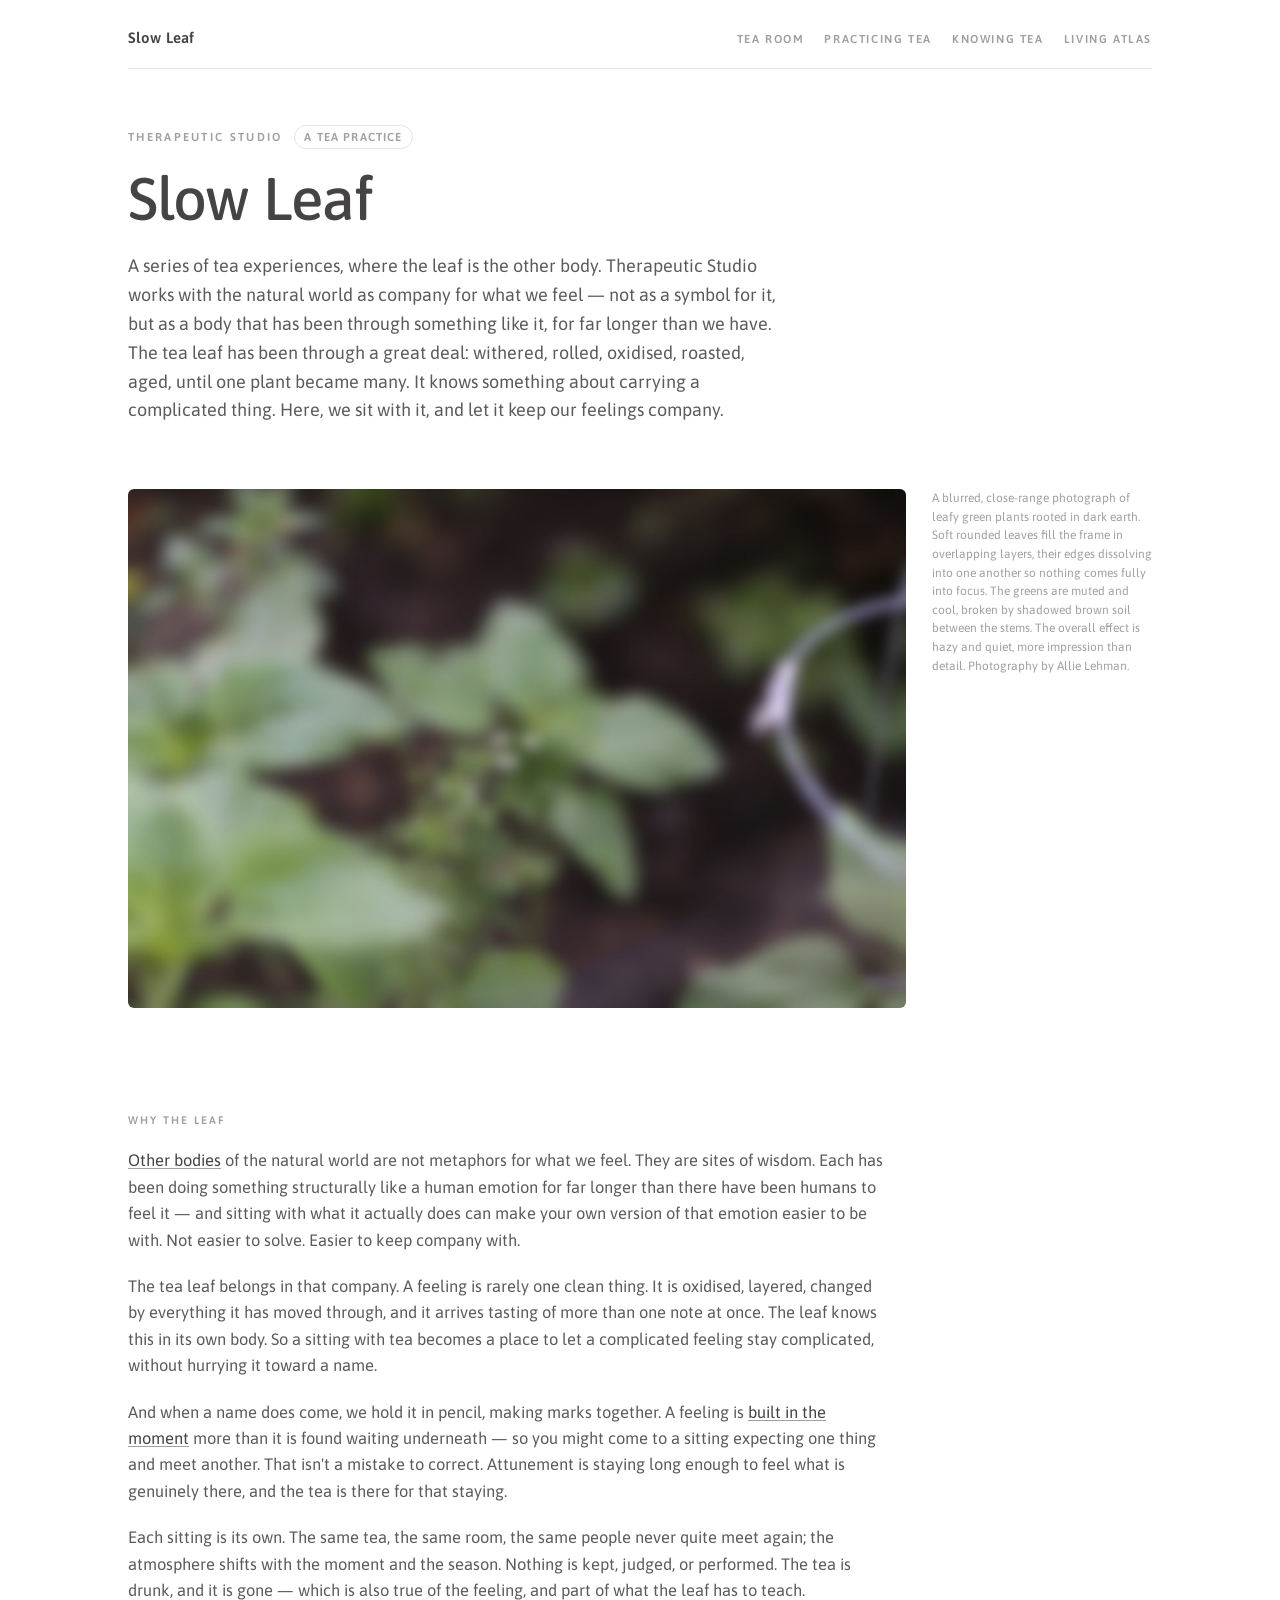
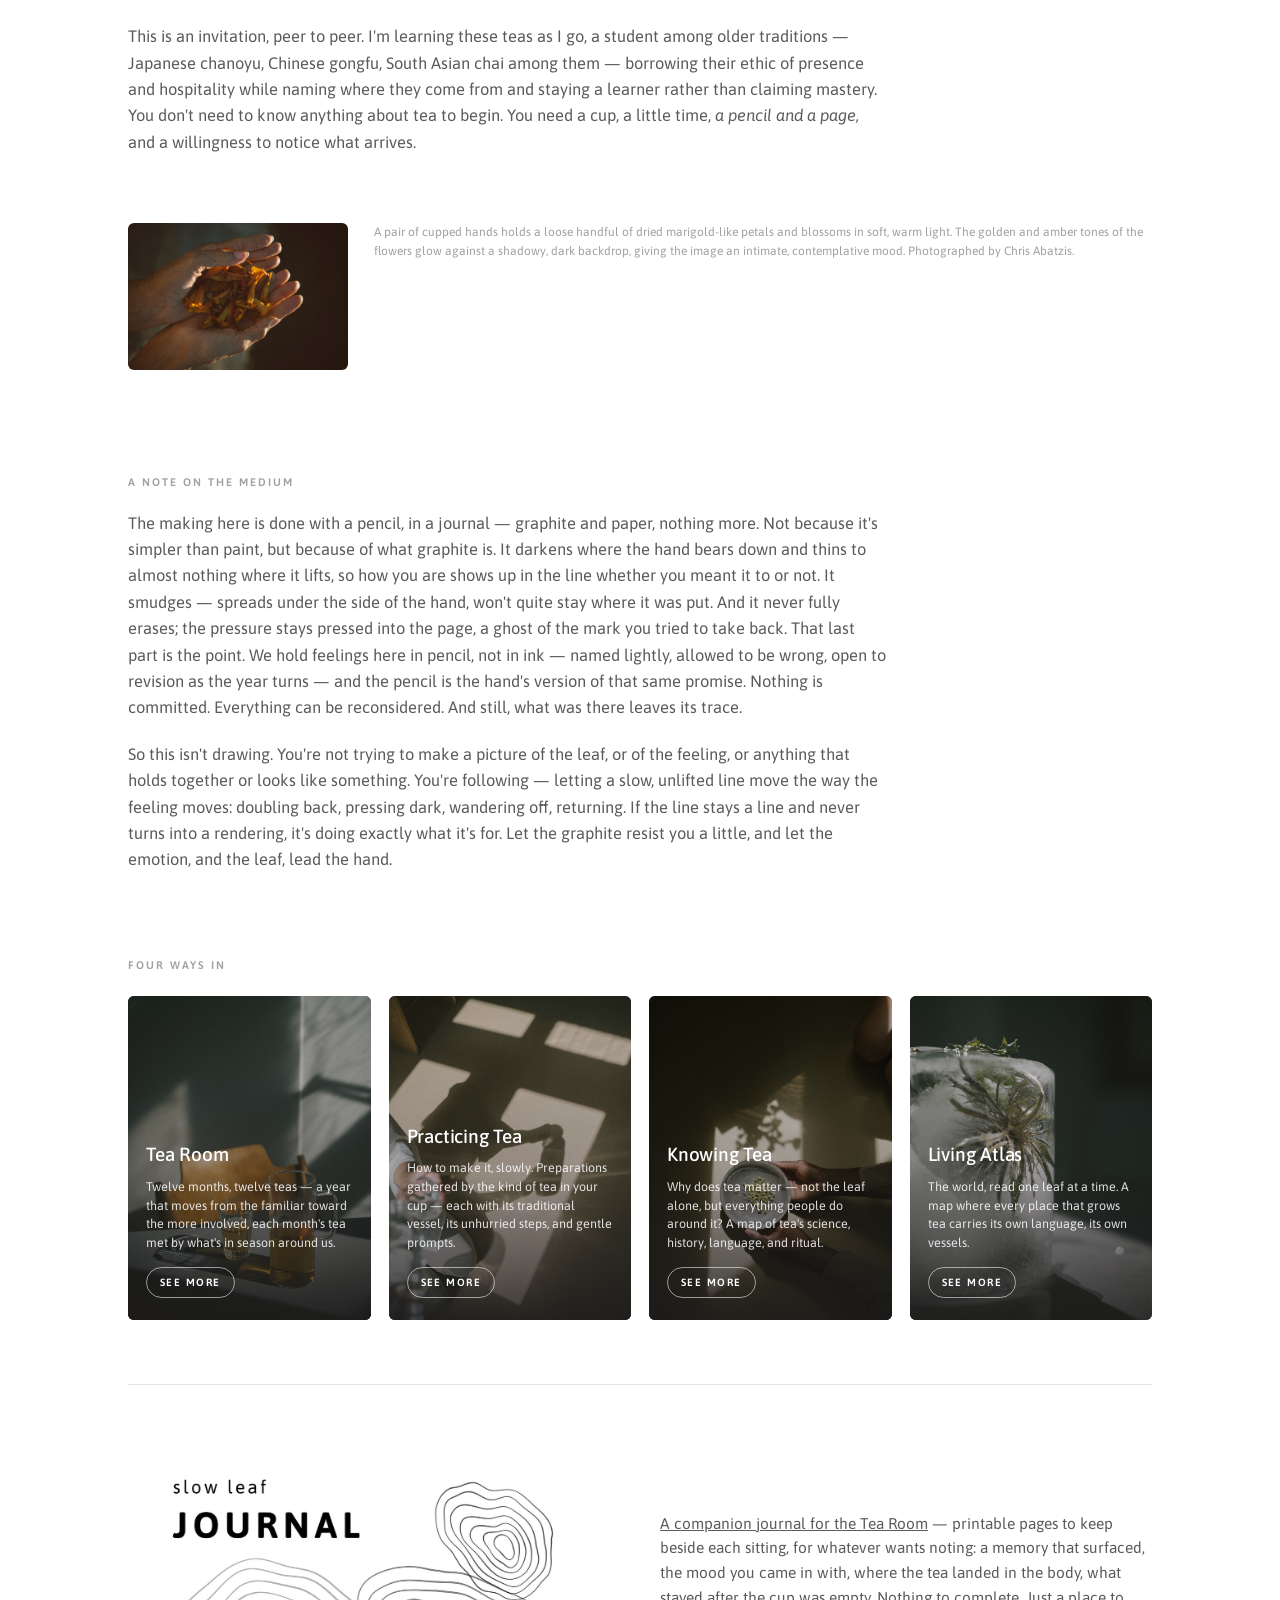
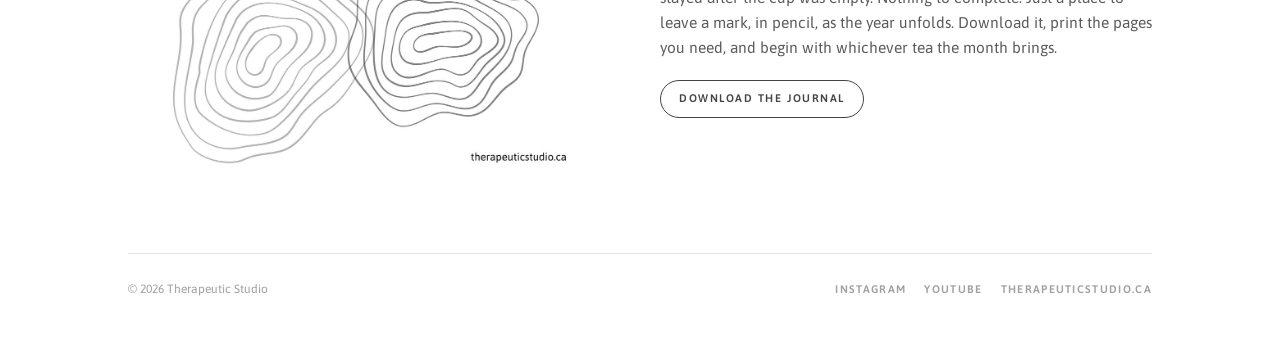
==== index.html @ 2935ba1a "Add files via upload" ====
<!DOCTYPE html>
<html lang="en">
<head>
<meta charset="utf-8" />
<meta name="viewport" content="width=device-width, initial-scale=1" />
<title>Slow Leaf · Therapeutic Studio</title>
<meta name="description" content="A series of tea experiences, where the leaf is the other body. Sitting with tea as a way to let a complicated feeling stay complicated, without hurrying it toward a name." />
<link rel="preconnect" href="https://fonts.googleapis.com" />
<link rel="preconnect" href="https://fonts.gstatic.com" crossorigin />
<link href="https://fonts.googleapis.com/css2?family=Asap:ital,wght@0,400;0,500;0,600;1,400&display=swap" rel="stylesheet" />
<style>
  :root{--paper:#ffffff;--ink:#5d5a5b;--ink-strong:#454344;--stone:#a29f9f;
    --hair:#e6e4e2;--hair-soft:#efedeb;--panel:#faf9f8;--maxw:1080px;--ease:cubic-bezier(.22,.61,.36,1);}
  *{box-sizing:border-box;} html,body{margin:0;padding:0;}
  body{font-family:"Asap",system-ui,-apple-system,"Segoe UI",sans-serif;color:var(--ink);
    background:var(--paper);-webkit-font-smoothing:antialiased;line-height:1.6;}
  .wrap{max-width:var(--maxw);margin:0 auto;padding:0 28px;}
  a{color:inherit;}

  /* ── TOP NAV (matches sub-pages) ── */
  .topbar{display:flex;align-items:baseline;justify-content:space-between;gap:16px 28px;flex-wrap:wrap;
    padding:26px 0 18px;border-bottom:1px solid var(--hair);}
  .mark{font-weight:600;font-size:15px;letter-spacing:.02em;color:var(--ink-strong);text-decoration:none;}
  .navlinks{display:flex;flex-wrap:wrap;gap:20px;}
  .navlinks a{font-size:11.5px;letter-spacing:.14em;text-transform:uppercase;color:var(--stone);
    font-weight:600;text-decoration:none;transition:color .2s var(--ease);}
  .navlinks a:hover{color:var(--ink);}
  .navlinks a[aria-current="page"]{color:var(--ink-strong);}

  /* ── HERO ── */
  .hero{padding:56px 0 24px;max-width:760px;}
  .eyebrow{display:flex;align-items:center;gap:12px;font-size:11.5px;letter-spacing:.2em;
    text-transform:uppercase;color:var(--stone);font-weight:600;margin:0 0 18px;}
  .status{border:1px solid var(--hair);border-radius:100px;padding:2px 9px;letter-spacing:.1em;}
  h1{font-weight:500;font-size:clamp(34px,5.2vw,60px);line-height:1.05;letter-spacing:-.015em;
    color:var(--ink-strong);margin:0 0 22px;}
  h1 em{font-style:italic;font-weight:400;color:var(--ink);}
  .lede{font-size:18px;max-width:660px;margin:0;color:var(--ink);}

  /* ── FIGURES ── */
  figure{margin:40px 0;}
  .fig-full img{display:block;width:100%;height:auto;border-radius:6px;}
  figure.fig-full{display:grid;grid-template-columns:1fr;gap:14px;}
  .fig-side{display:grid;grid-template-columns:1fr 220px;gap:26px;align-items:start;}
  .fig-side.left{grid-template-columns:220px 1fr;}
  .fig-side img{display:block;width:100%;height:auto;border-radius:6px;}
  figcaption{font-size:12px;line-height:1.55;color:var(--stone);}
  /* image placeholder for photos whose source URL you still need to add */
  .ph{display:flex;align-items:center;justify-content:center;text-align:center;
    background:var(--panel);border:1px dashed var(--hair);border-radius:6px;
    color:var(--stone);font-size:12px;letter-spacing:.04em;padding:48px 24px;min-height:260px;}

  /* ── ESSAY ── */
  .essay{max-width:760px;padding:20px 0 8px;}
  .essay h2{font-size:11px;letter-spacing:.18em;text-transform:uppercase;color:var(--stone);
    font-weight:600;margin:44px 0 18px;}
  .essay p{font-size:16.5px;margin:0 0 20px;color:var(--ink);}
  .essay a.inline{color:var(--ink-strong);text-decoration:underline;text-decoration-color:var(--stone);
    text-underline-offset:2px;transition:text-decoration-color .2s var(--ease);}
  .essay a.inline:hover{text-decoration-color:var(--ink);}
  .essay em{font-style:italic;}

  /* ── CARDS ── */
  .cards-section{margin:56px 0 20px;}
  .cards-head{font-size:11px;letter-spacing:.18em;text-transform:uppercase;color:var(--stone);
    font-weight:600;margin:0 0 22px;}
  .cards{display:grid;grid-template-columns:repeat(4,1fr);gap:18px;}
  .card{position:relative;display:flex;flex-direction:column;justify-content:flex-end;
    aspect-ratio:3/4;border-radius:6px;overflow:hidden;text-decoration:none;color:#fff;
    background:var(--ink-strong);}
  .card img{position:absolute;inset:0;width:100%;height:100%;object-fit:cover;
    transition:transform .5s var(--ease);}
  .card::after{content:"";position:absolute;inset:0;
    background:linear-gradient(to top,rgba(30,28,28,.82) 0%,rgba(30,28,28,.34) 46%,rgba(30,28,28,.12) 100%);}
  .card:hover img{transform:scale(1.04);}
  .card .c-inner{position:relative;z-index:1;padding:20px 18px 22px;}
  .card h3{font-size:19px;font-weight:500;letter-spacing:-.01em;margin:0 0 8px;}
  .card p{font-size:12.5px;line-height:1.5;margin:0 0 14px;color:rgba(255,255,255,.86);}
  .card .more{font-size:10.5px;letter-spacing:.14em;text-transform:uppercase;font-weight:600;
    color:#fff;border:1px solid rgba(255,255,255,.55);border-radius:100px;padding:6px 13px;
    display:inline-block;transition:all .2s var(--ease);}
  .card:hover .more{background:#fff;color:var(--ink-strong);border-color:#fff;}

  /* ── JOURNAL ── */
  .journal{margin:64px 0 40px;padding:40px 0 8px;border-top:1px solid var(--hair);
    display:grid;grid-template-columns:1fr 1fr;gap:40px;align-items:center;}
  .journal .jtitle{font-weight:400;font-size:18px;letter-spacing:.36em;text-transform:lowercase;
    color:var(--stone);margin:0;}
  .journal .jbig{font-weight:600;font-size:clamp(40px,6vw,68px);letter-spacing:.02em;
    color:var(--ink-strong);margin:2px 0 0;line-height:1;}
  .journal p{font-size:15.5px;color:var(--ink);margin:0 0 20px;}
  .journal .jcap{font-size:12px;color:var(--stone);margin:16px 0 0;}
  .dl{font-size:11px;letter-spacing:.14em;text-transform:uppercase;font-weight:600;
    color:var(--ink-strong);border:1px solid var(--ink-strong);border-radius:100px;
    padding:9px 18px;text-decoration:none;display:inline-block;transition:all .2s var(--ease);}
  .dl:hover{background:var(--ink-strong);color:#fff;}

  /* ── FOOTER ── */
  footer{border-top:1px solid var(--hair);margin-top:24px;padding:26px 0 44px;
    display:flex;justify-content:space-between;align-items:center;flex-wrap:wrap;gap:12px;}
  footer .fnav{display:flex;gap:18px;flex-wrap:wrap;}
  footer a{font-size:11px;letter-spacing:.12em;text-transform:uppercase;color:var(--stone);
    text-decoration:none;font-weight:600;transition:color .2s var(--ease);}
  footer a:hover{color:var(--ink);}
  footer .copy{font-size:12px;color:var(--stone);}

  @media(max-width:720px){
    .fig-side,.fig-side.left{grid-template-columns:1fr;}
    .cards{grid-template-columns:1fr 1fr;}
    .journal{grid-template-columns:1fr;gap:24px;}
  }
  @media(max-width:460px){ .cards{grid-template-columns:1fr;} }
</style>
</head>
<body>
  <div class="wrap">

    <!-- NAV -->
    <nav class="topbar" aria-label="Slow Leaf">
      <a class="mark" href="index.html" aria-current="page">Slow&nbsp;Leaf</a>
      <div class="navlinks">
        <a href="tea-room.html">Tea Room</a>
        <a href="practicing-tea.html">Practicing Tea</a>
        <a href="knowing-tea.html">Knowing Tea</a>
        <a href="living-atlas.html">Living Atlas</a>
      </div>
    </nav>

    <!-- HERO -->
    <header class="hero">
      <p class="eyebrow"><span>Therapeutic Studio</span><span class="status">A tea practice</span></p>
      <h1>Slow Leaf</h1>
      <p class="lede">A series of tea experiences, where the leaf is the other body. Therapeutic Studio works with the natural world as company for what we feel — not as a symbol for it, but as a body that has been through something like it, for far longer than we have. The tea leaf has been through a great deal: withered, rolled, oxidised, roasted, aged, until one plant became many. It knows something about carrying a complicated thing. Here, we sit with it, and let it keep our feelings company.</p>
    </header>

    <!-- HERO IMAGE -->
    <figure class="fig-side">
      <img src="images/hero-leaf.jpg"
           alt="A blurred, close-range photograph of leafy green plants rooted in dark earth." />
      <figcaption>A blurred, close-range photograph of leafy green plants rooted in dark earth. Soft rounded leaves fill the frame in overlapping layers, their edges dissolving into one another so nothing comes fully into focus. The greens are muted and cool, broken by shadowed brown soil between the stems. The overall effect is hazy and quiet, more impression than detail. Photography by Allie Lehman.</figcaption>
    </figure>

    <!-- ESSAY: WHY THE LEAF -->
    <section class="essay">
      <h2>Why the leaf</h2>
      <p><a class="inline" href="https://www.therapeuticstudio.ca/other-bodies">Other bodies</a> of the natural world are not metaphors for what we feel. They are sites of wisdom. Each has been doing something structurally like a human emotion for far longer than there have been humans to feel it — and sitting with what it actually does can make your own version of that emotion easier to be with. Not easier to solve. Easier to keep company with.</p>
      <p>The tea leaf belongs in that company. A feeling is rarely one clean thing. It is oxidised, layered, changed by everything it has moved through, and it arrives tasting of more than one note at once. The leaf knows this in its own body. So a sitting with tea becomes a place to let a complicated feeling stay complicated, without hurrying it toward a name.</p>
      <p>And when a name does come, we hold it in pencil, making marks together. A feeling is <a class="inline" href="https://therapeuticstudio.substack.com/p/between-shells" target="_blank" rel="noopener">built in the moment</a> more than it is found waiting underneath — so you might come to a sitting expecting one thing and meet another. That isn't a mistake to correct. Attunement is staying long enough to feel what is genuinely there, and the tea is there for that staying.</p>
      <p>Each sitting is its own. The same tea, the same room, the same people never quite meet again; the atmosphere shifts with the moment and the season. Nothing is kept, judged, or performed. The tea is drunk, and it is gone — which is also true of the feeling, and part of what the leaf has to teach.</p>
      <p>This is an invitation, peer to peer. I'm learning these teas as I go, a student among older traditions — Japanese chanoyu, Chinese gongfu, South Asian chai among them — borrowing their ethic of presence and hospitality while naming where they come from and staying a learner rather than claiming mastery. You don't need to know anything about tea to begin. You need a cup, a little time, <em>a pencil and a page,</em> and a willingness to notice what arrives.</p>
    </section>

    <!-- IMAGE: cupped hands / marigold petals — URL not available, add it below -->
    <figure class="fig-side left">
      <img src="images/note-hands.jpg" alt="A pair of cupped hands holds a loose handful of dried marigold-like petals and blossoms in soft, warm light." />
      <figcaption>A pair of cupped hands holds a loose handful of dried marigold-like petals and blossoms in soft, warm light. The golden and amber tones of the flowers glow against a shadowy, dark backdrop, giving the image an intimate, contemplative mood. Photographed by Chris Abatzis.</figcaption>
    </figure>

    <!-- ESSAY: A NOTE ON THE MEDIUM -->
    <section class="essay">
      <h2>A note on the medium</h2>
      <p>The making here is done with a pencil, in a journal — graphite and paper, nothing more. Not because it's simpler than paint, but because of what graphite is. It darkens where the hand bears down and thins to almost nothing where it lifts, so how you are shows up in the line whether you meant it to or not. It smudges — spreads under the side of the hand, won't quite stay where it was put. And it never fully erases; the pressure stays pressed into the page, a ghost of the mark you tried to take back. That last part is the point. We hold feelings here in pencil, not in ink — named lightly, allowed to be wrong, open to revision as the year turns — and the pencil is the hand's version of that same promise. Nothing is committed. Everything can be reconsidered. And still, what was there leaves its trace.</p>
      <p>So this isn't drawing. You're not trying to make a picture of the leaf, or of the feeling, or anything that holds together or looks like something. You're following — letting a slow, unlifted line move the way the feeling moves: doubling back, pressing dark, wandering off, returning. If the line stays a line and never turns into a rendering, it's doing exactly what it's for. Let the graphite resist you a little, and let the emotion, and the leaf, lead the hand.</p>
    </section>

    <!-- CARDS -->
    <section class="cards-section">
      <p class="cards-head">Four ways in</p>
      <div class="cards">

        <a class="card" href="tea-room.html">
          <img src="images/tea-room.jpg" alt="" />
          <div class="c-inner">
            <h3>Tea Room</h3>
            <p>Twelve months, twelve teas — a year that moves from the familiar toward the more involved, each month's tea met by what's in season around us.</p>
            <span class="more">See more</span>
          </div>
        </a>

        <a class="card" href="practicing-tea.html">
          <img src="images/practicing-tea.jpg" alt="" />
          <div class="c-inner">
            <h3>Practicing Tea</h3>
            <p>How to make it, slowly. Preparations gathered by the kind of tea in your cup — each with its traditional vessel, its unhurried steps, and gentle prompts.</p>
            <span class="more">See more</span>
          </div>
        </a>

        <a class="card" href="knowing-tea.html">
          <img src="images/knowing-tea.jpg" alt="" />
          <div class="c-inner">
            <h3>Knowing Tea</h3>
            <p>Why does tea matter — not the leaf alone, but everything people do around it? A map of tea's science, history, language, and ritual.</p>
            <span class="more">See more</span>
          </div>
        </a>

        <a class="card" href="living-atlas.html">
          <img src="images/living-atlas.jpg" alt="" />
          <div class="c-inner">
            <h3>Living Atlas</h3>
            <p>The world, read one leaf at a time. A map where every place that grows tea carries its own language, its own vessels.</p>
            <span class="more">See more</span>
          </div>
        </a>

      </div>
    </section>

    <!-- JOURNAL -->
    <section class="journal">
      <div>
        <img src="images/journal-cover.jpg" alt="Cover of the Slow Leaf Journal, with concentric tree-ring-like line drawings in soft grey." style="display:block;width:100%;height:auto;border-radius:6px;" />
      </div>
      <div>
        <p><a class="inline" href="files/slow-leaf-journal.pdf" download>A companion journal for the Tea Room</a> — printable pages to keep beside each sitting, for whatever wants noting: a memory that surfaced, the mood you came in with, where the tea landed in the body, what stayed after the cup was empty. Nothing to complete. Just a place to leave a mark, in pencil, as the year unfolds. Download it, print the pages you need, and begin with whichever tea the month brings.</p>
        <a class="dl" href="files/slow-leaf-journal.pdf" download>Download the journal</a>
      </div>
    </section>

    <!-- FOOTER -->
    <footer>
      <span class="copy">© 2026 Therapeutic Studio</span>
      <div class="fnav">
        <a href="https://www.instagram.com/therapeuticstudio.ca/" target="_blank" rel="noopener">Instagram</a>
        <a href="https://www.youtube.com/@therapeuticstudiodotca" target="_blank" rel="noopener">YouTube</a>
        <a href="https://www.therapeuticstudio.ca/" target="_blank" rel="noopener">therapeuticstudio.ca</a>
      </div>
    </footer>

  </div>
</body>
</html>
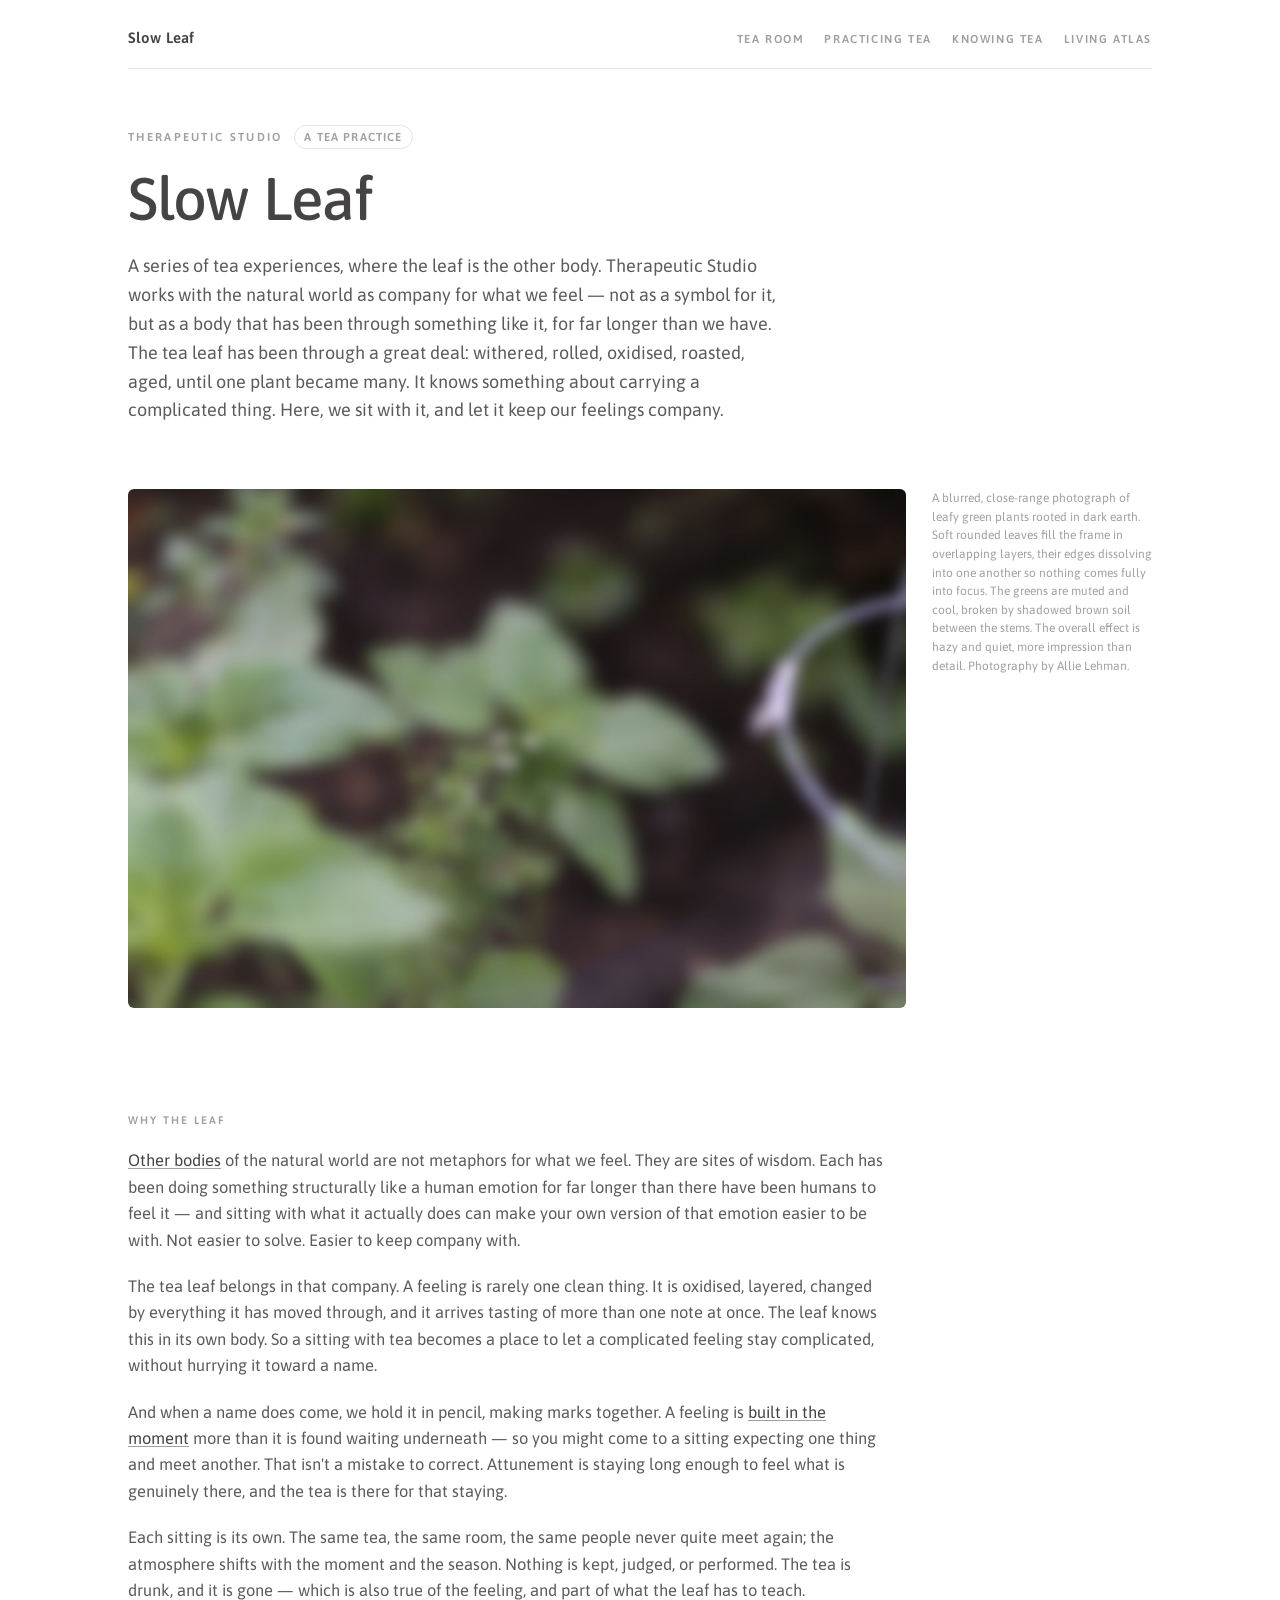
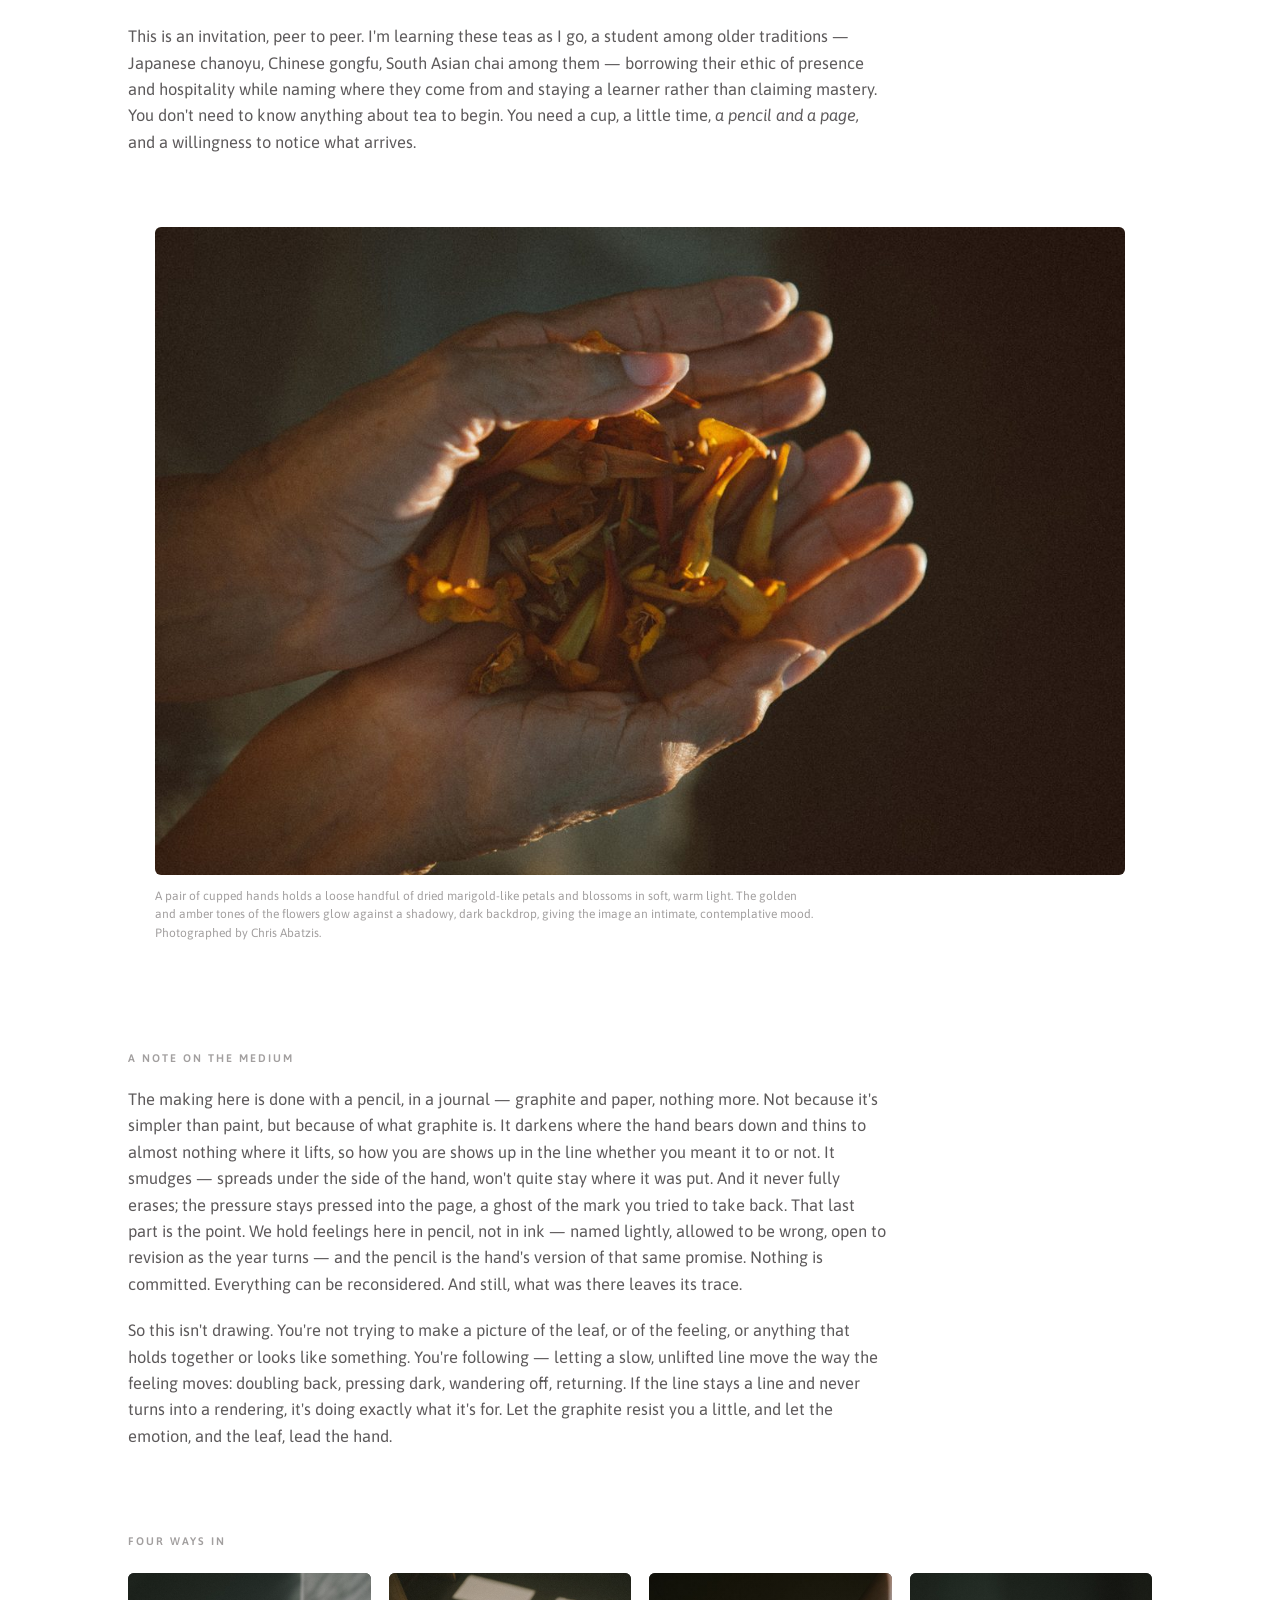
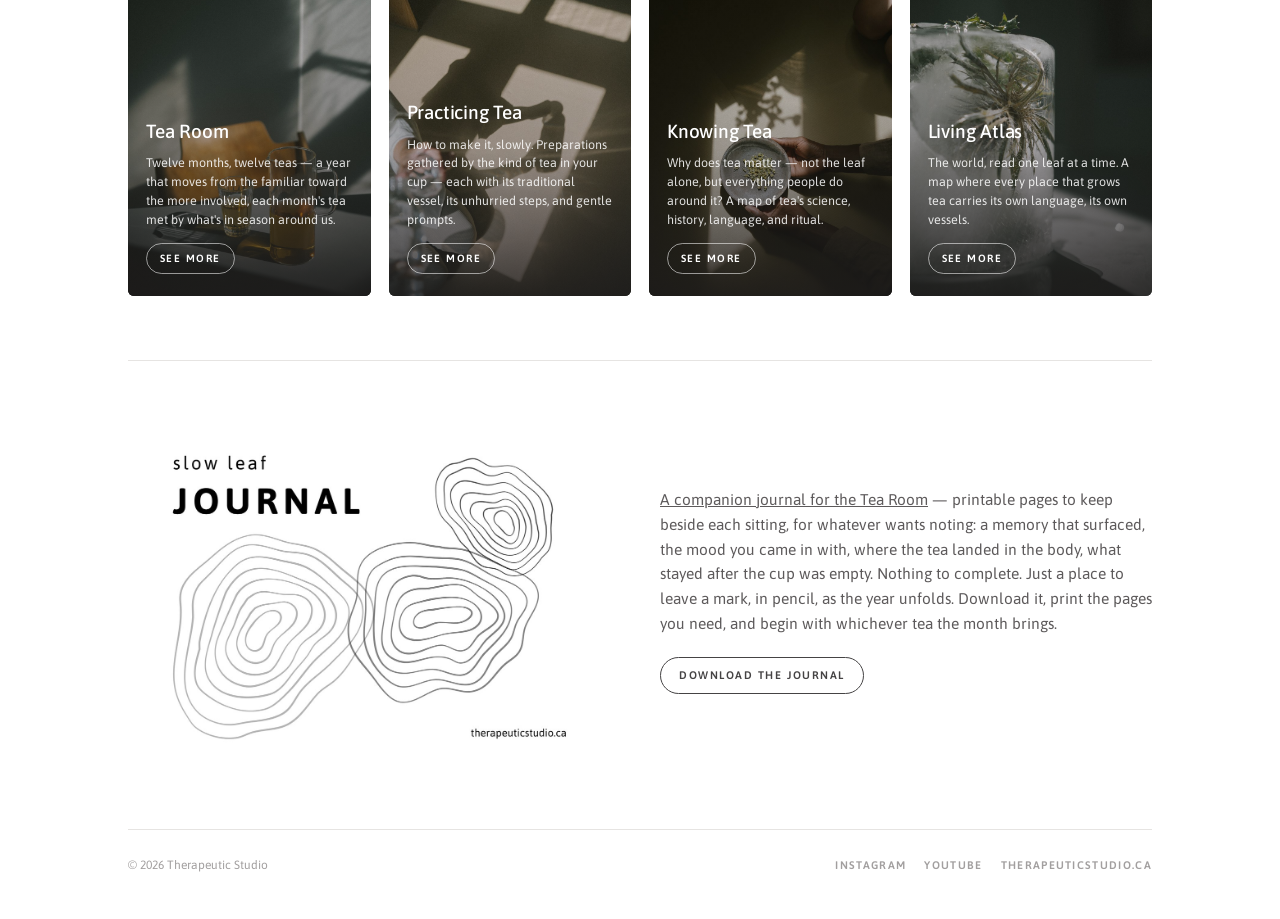
==== commit adc9ffd2: "Add files via upload" ====
--- a/index.html
+++ b/index.html
@@ -45,6 +45,10 @@
   .fig-side.left{grid-template-columns:220px 1fr;}
   .fig-side img{display:block;width:100%;height:auto;border-radius:6px;}
   figcaption{font-size:12px;line-height:1.55;color:var(--stone);}
+  /* enlarged single photo with caption beneath (≈25% larger than the side-by-side figures) */
+  .fig-stack{display:block;margin:44px auto;max-width:970px;}
+  .fig-stack img{display:block;width:100%;height:auto;border-radius:6px;}
+  .fig-stack figcaption{margin-top:12px;max-width:660px;}
   /* image placeholder for photos whose source URL you still need to add */
   .ph{display:flex;align-items:center;justify-content:center;text-align:center;
     background:var(--panel);border:1px dashed var(--hair);border-radius:6px;
@@ -151,7 +155,7 @@
     </section>
 
     <!-- IMAGE: cupped hands / marigold petals — URL not available, add it below -->
-    <figure class="fig-side left">
+    <figure class="fig-stack">
       <img src="images/note-hands.jpg" alt="A pair of cupped hands holds a loose handful of dried marigold-like petals and blossoms in soft, warm light." />
       <figcaption>A pair of cupped hands holds a loose handful of dried marigold-like petals and blossoms in soft, warm light. The golden and amber tones of the flowers glow against a shadowy, dark backdrop, giving the image an intimate, contemplative mood. Photographed by Chris Abatzis.</figcaption>
     </figure>
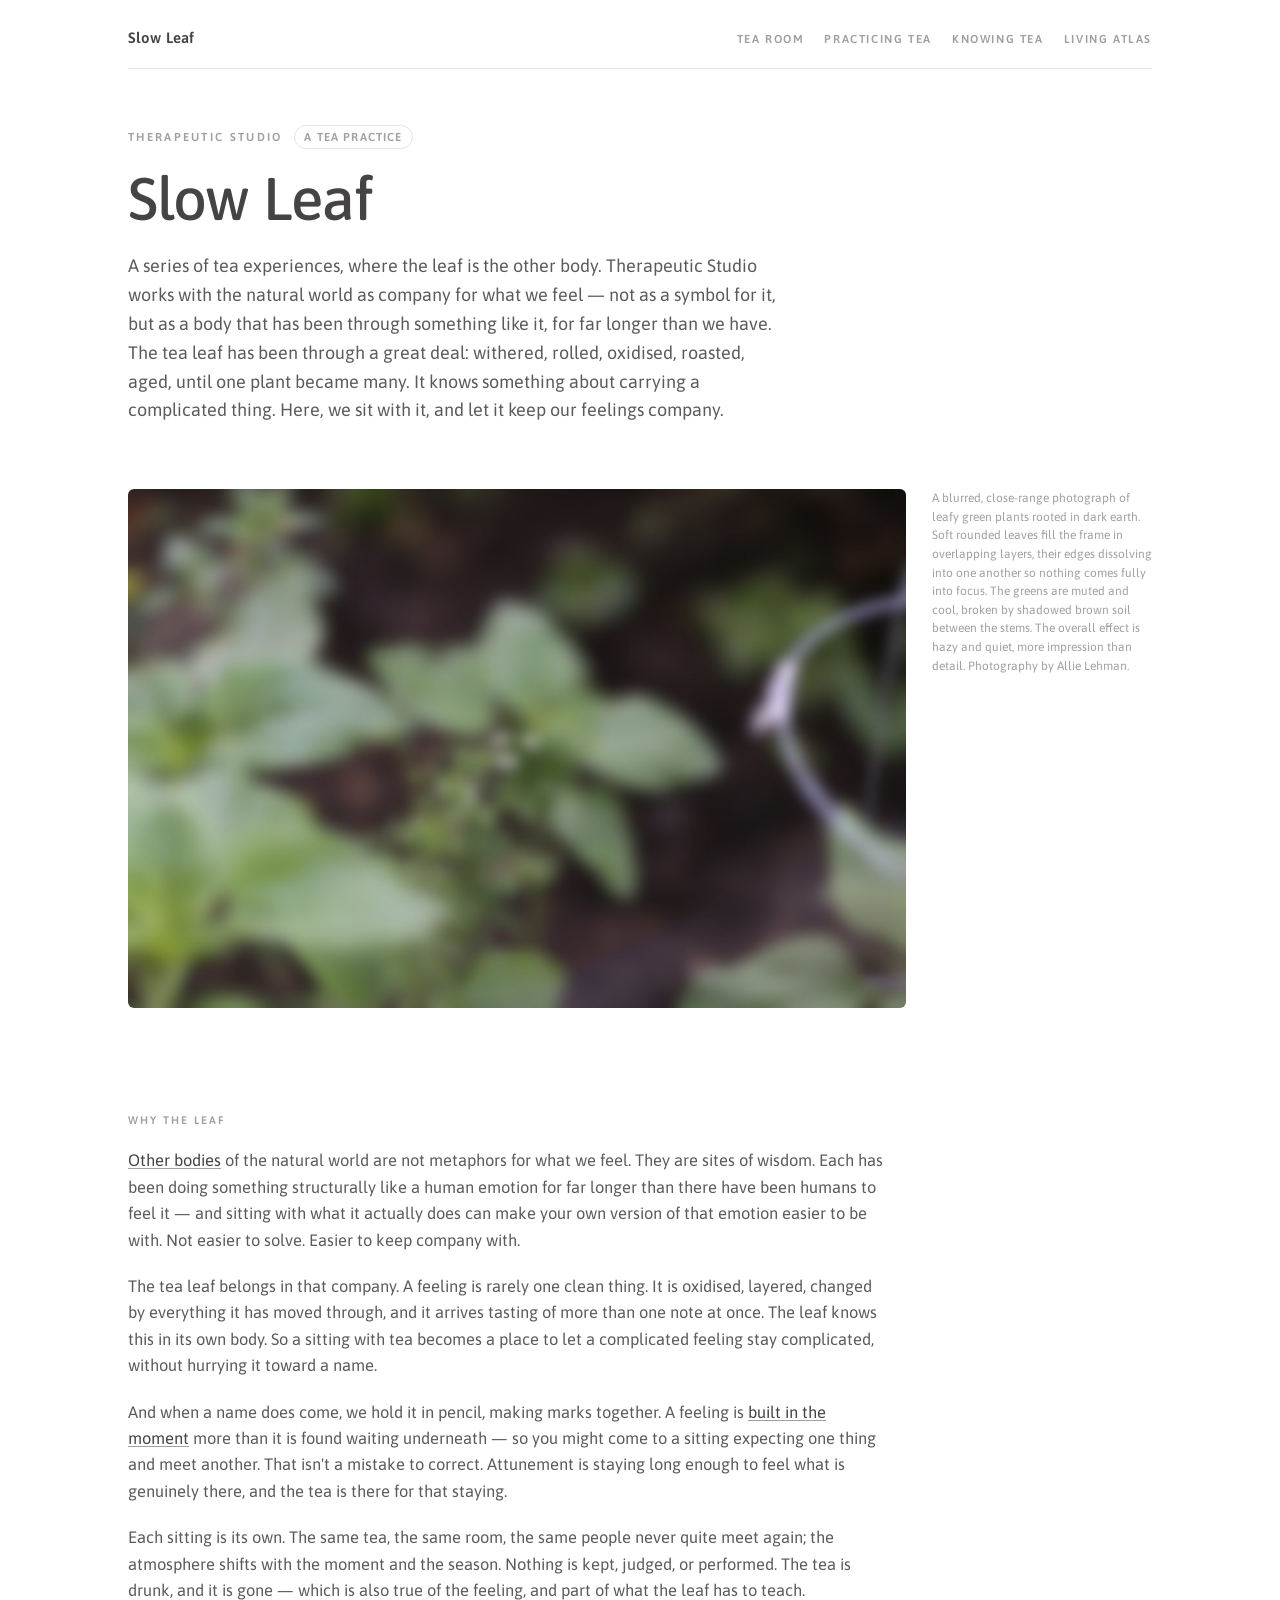
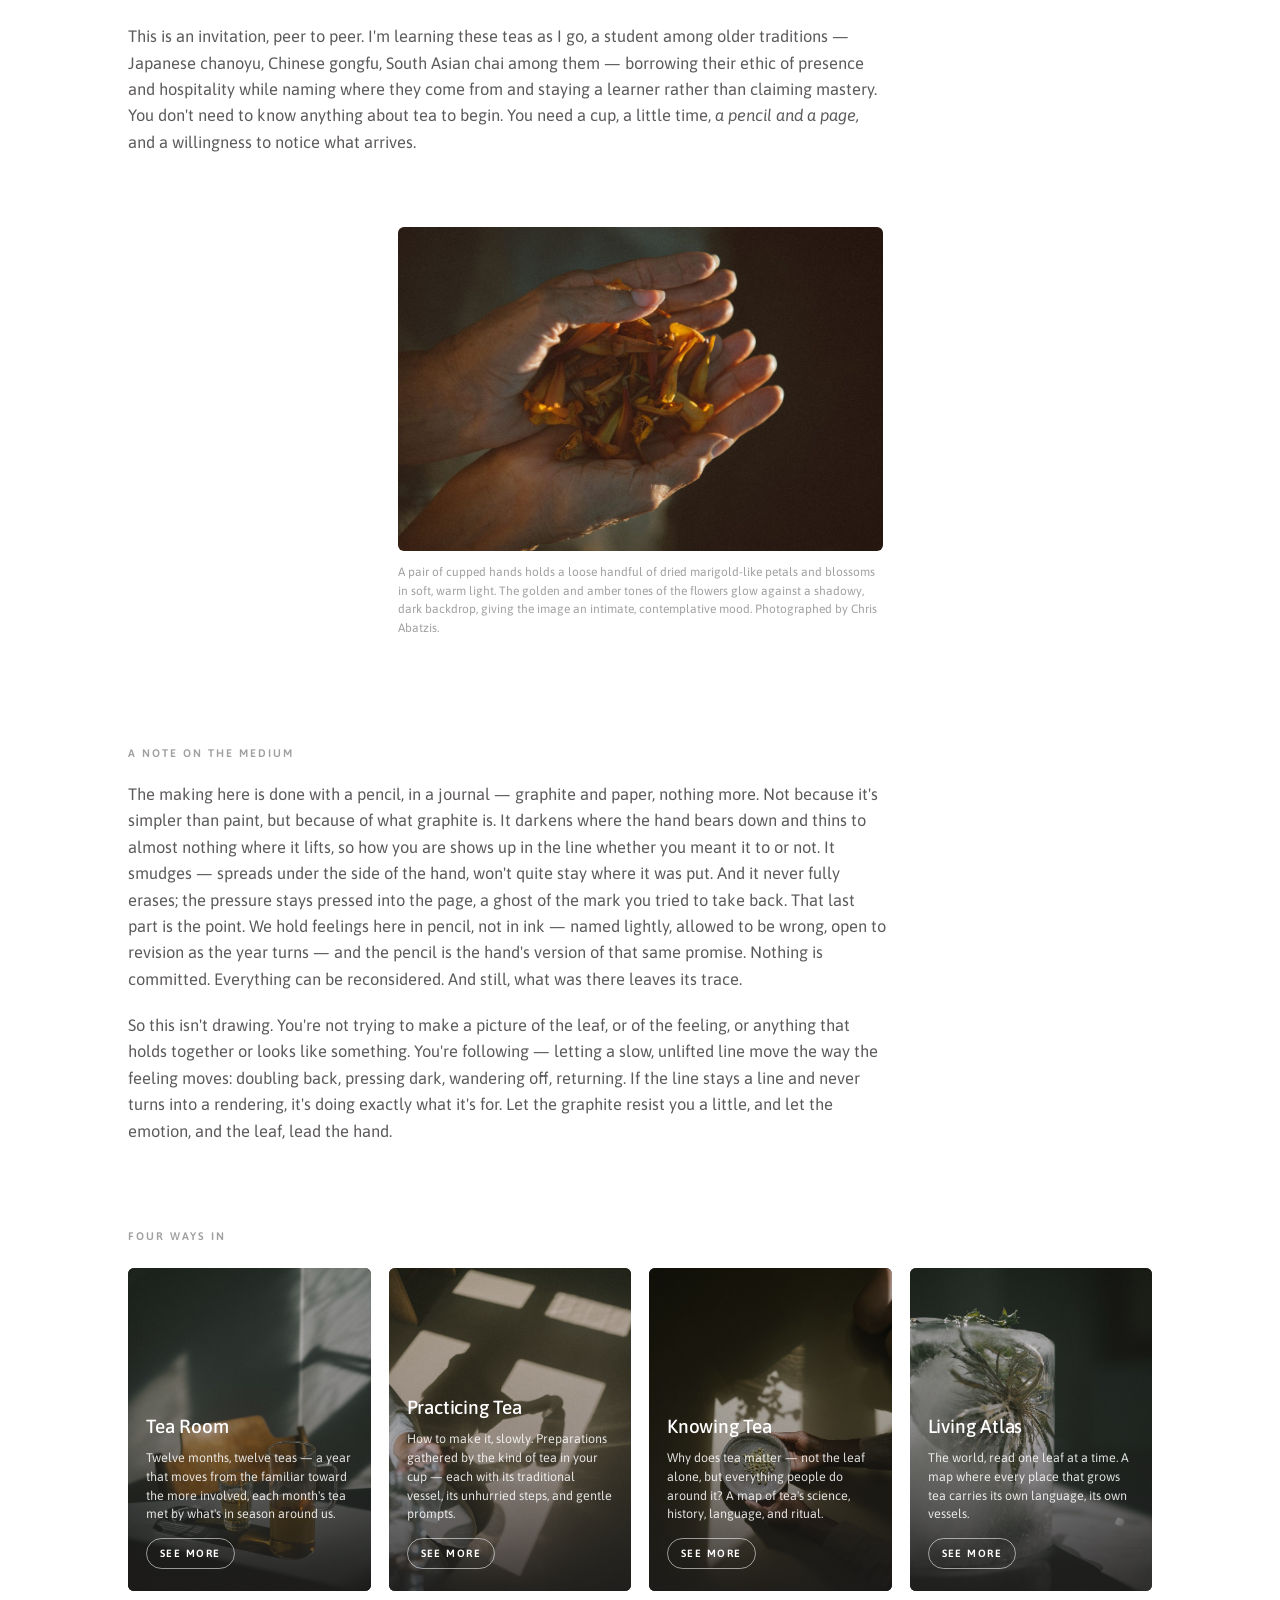
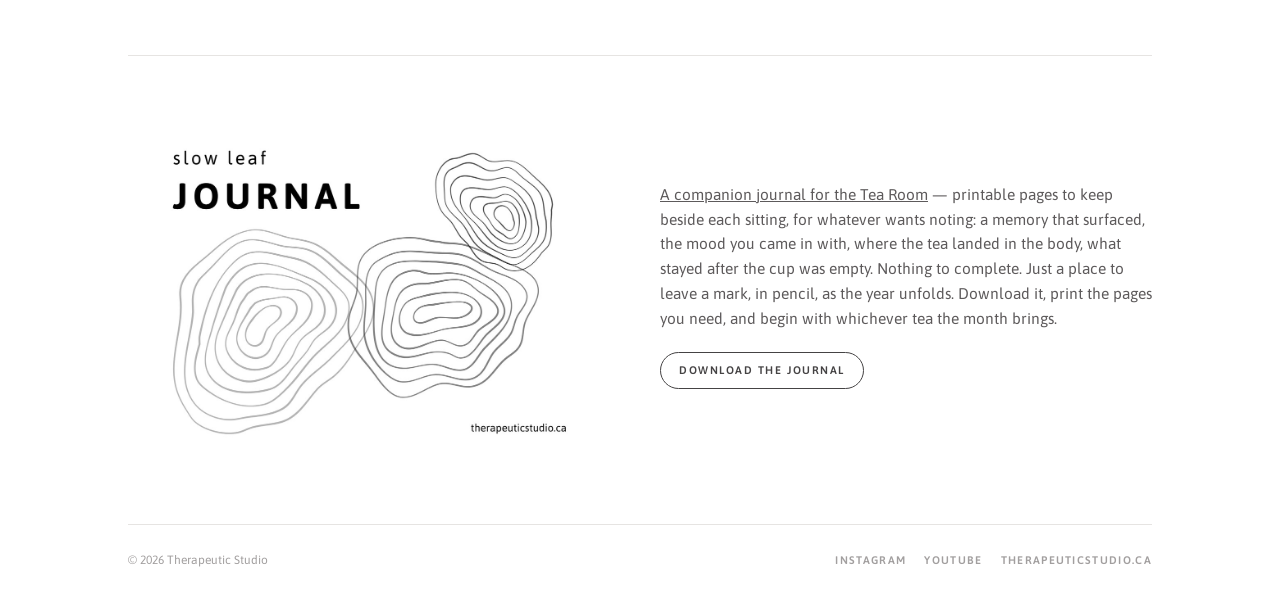
==== commit 991ee77c: "Add files via upload" ====
--- a/index.html
+++ b/index.html
@@ -46,7 +46,7 @@
   .fig-side img{display:block;width:100%;height:auto;border-radius:6px;}
   figcaption{font-size:12px;line-height:1.55;color:var(--stone);}
   /* enlarged single photo with caption beneath (≈25% larger than the side-by-side figures) */
-  .fig-stack{display:block;margin:44px auto;max-width:970px;}
+  .fig-stack{display:block;margin:44px auto;max-width:485px;}
   .fig-stack img{display:block;width:100%;height:auto;border-radius:6px;}
   .fig-stack figcaption{margin-top:12px;max-width:660px;}
   /* image placeholder for photos whose source URL you still need to add */
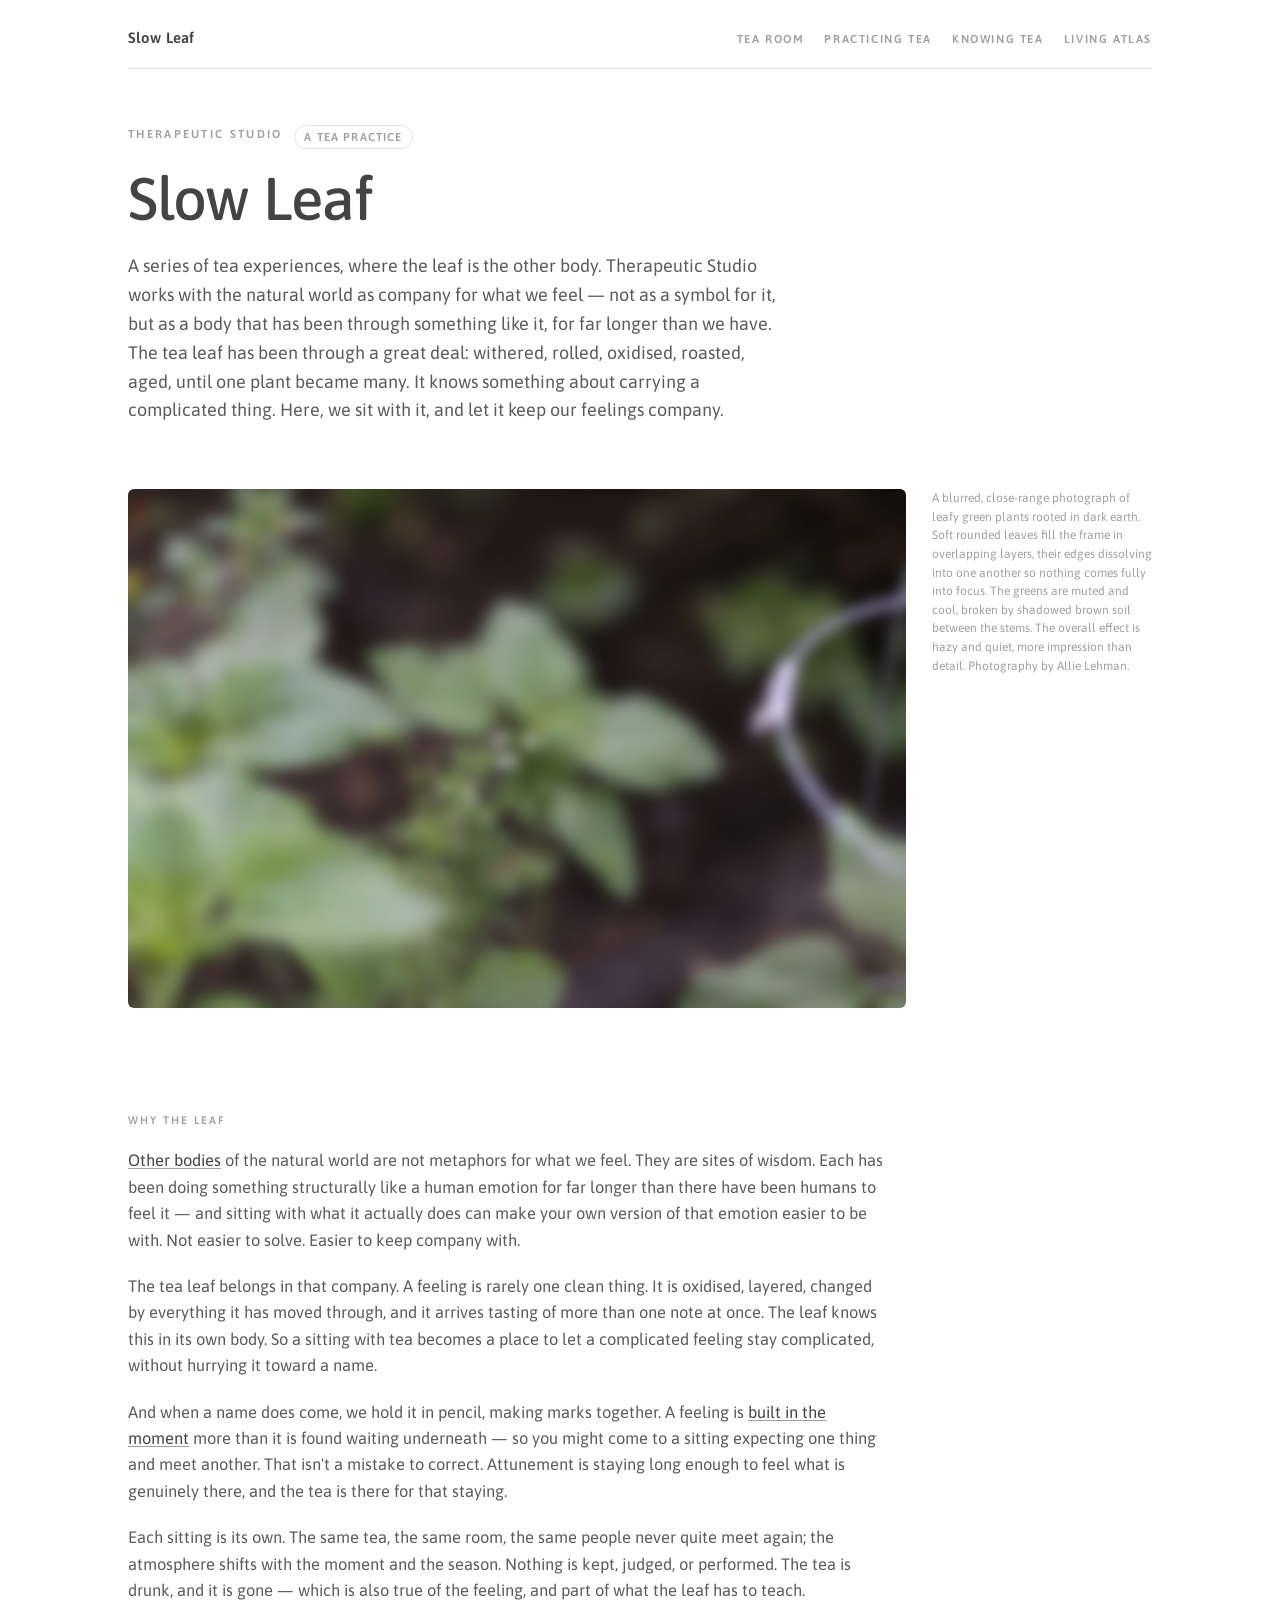
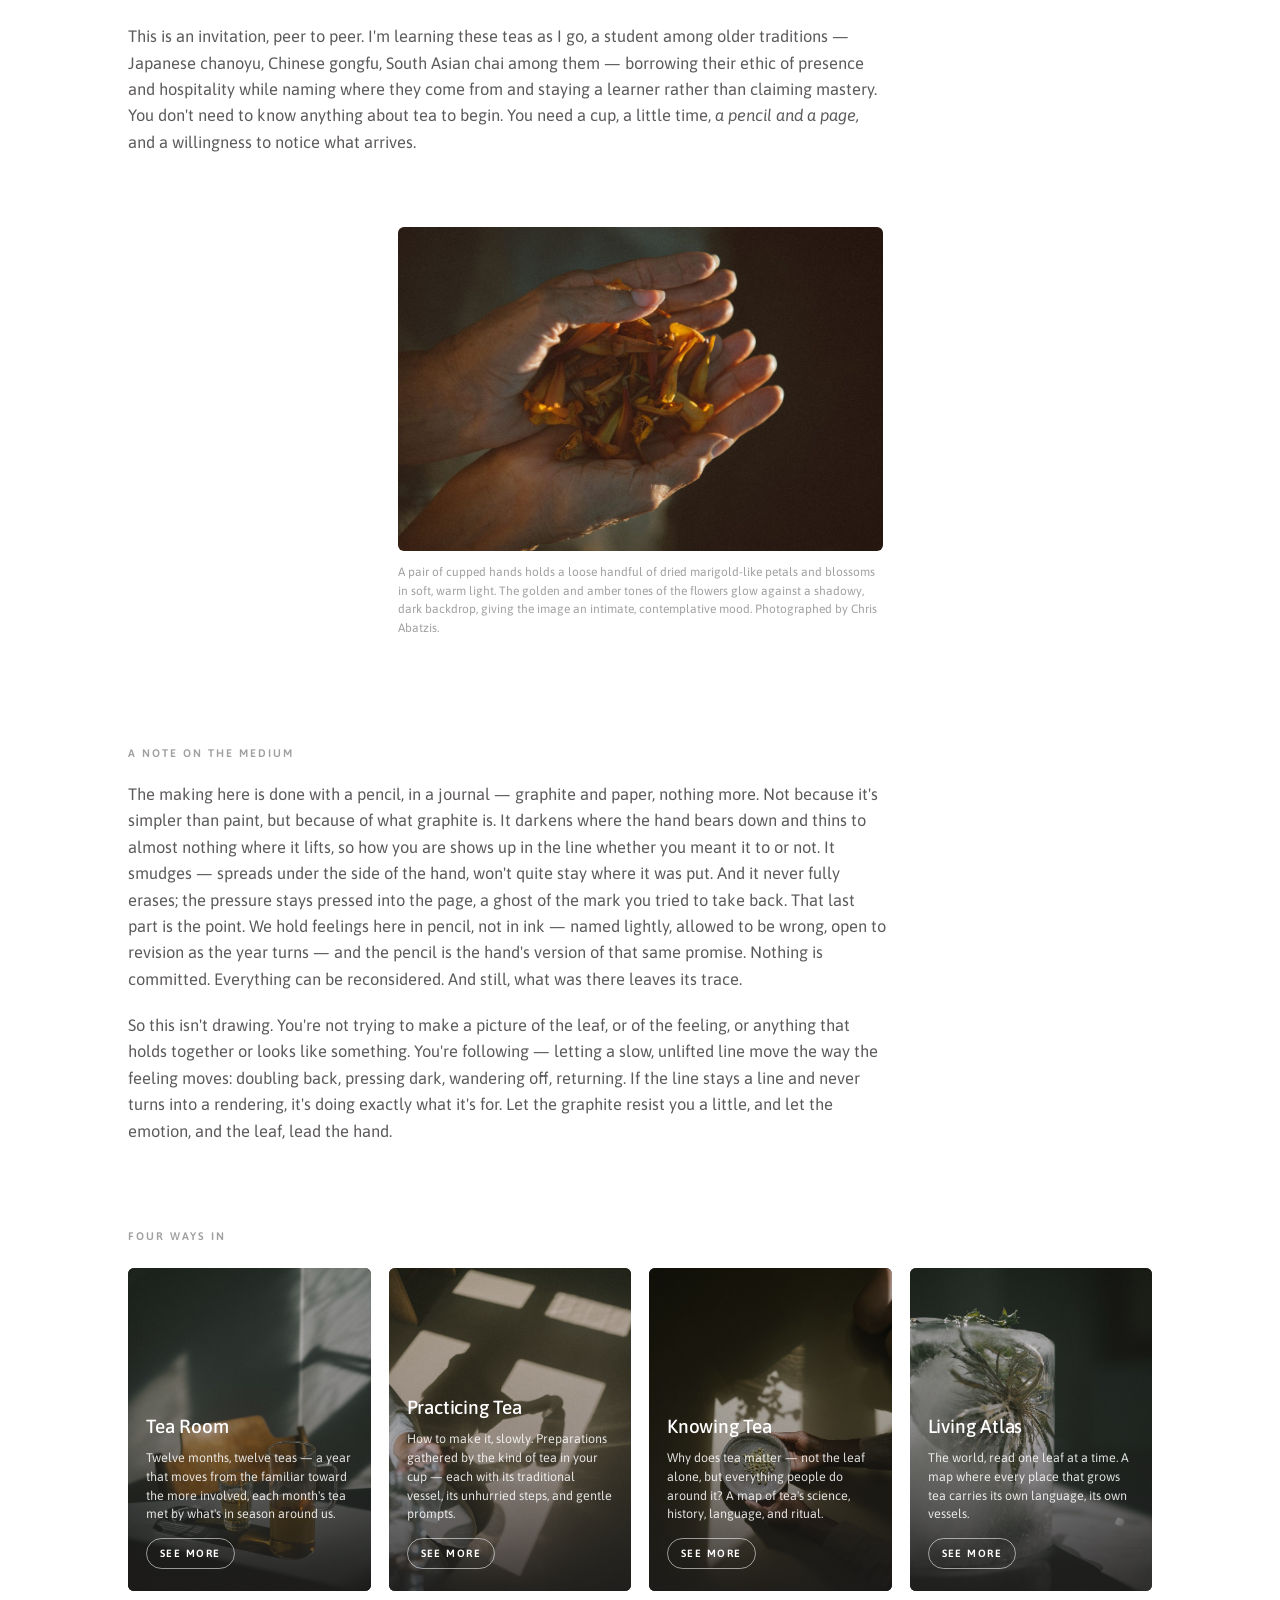
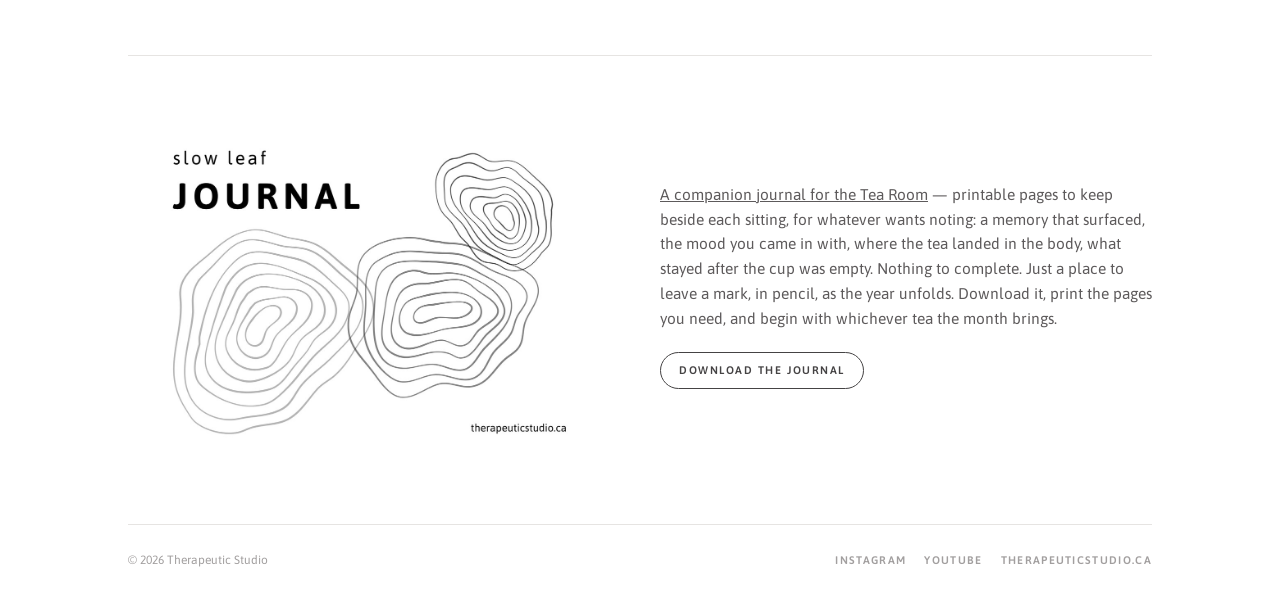
==== commit 9004786e: "Update index.html" ====
--- a/index.html
+++ b/index.html
@@ -29,7 +29,7 @@
 
   /* ── HERO ── */
   .hero{padding:56px 0 24px;max-width:760px;}
-  .eyebrow{display:flex;align-items:center;gap:12px;font-size:11.5px;letter-spacing:.2em;
+  .eyebrow{display:flex;align-items:left;gap:12px;font-size:11.5px;letter-spacing:.2em;
     text-transform:uppercase;color:var(--stone);font-weight:600;margin:0 0 18px;}
   .status{border:1px solid var(--hair);border-radius:100px;padding:2px 9px;letter-spacing:.1em;}
   h1{font-weight:500;font-size:clamp(34px,5.2vw,60px);line-height:1.05;letter-spacing:-.015em;
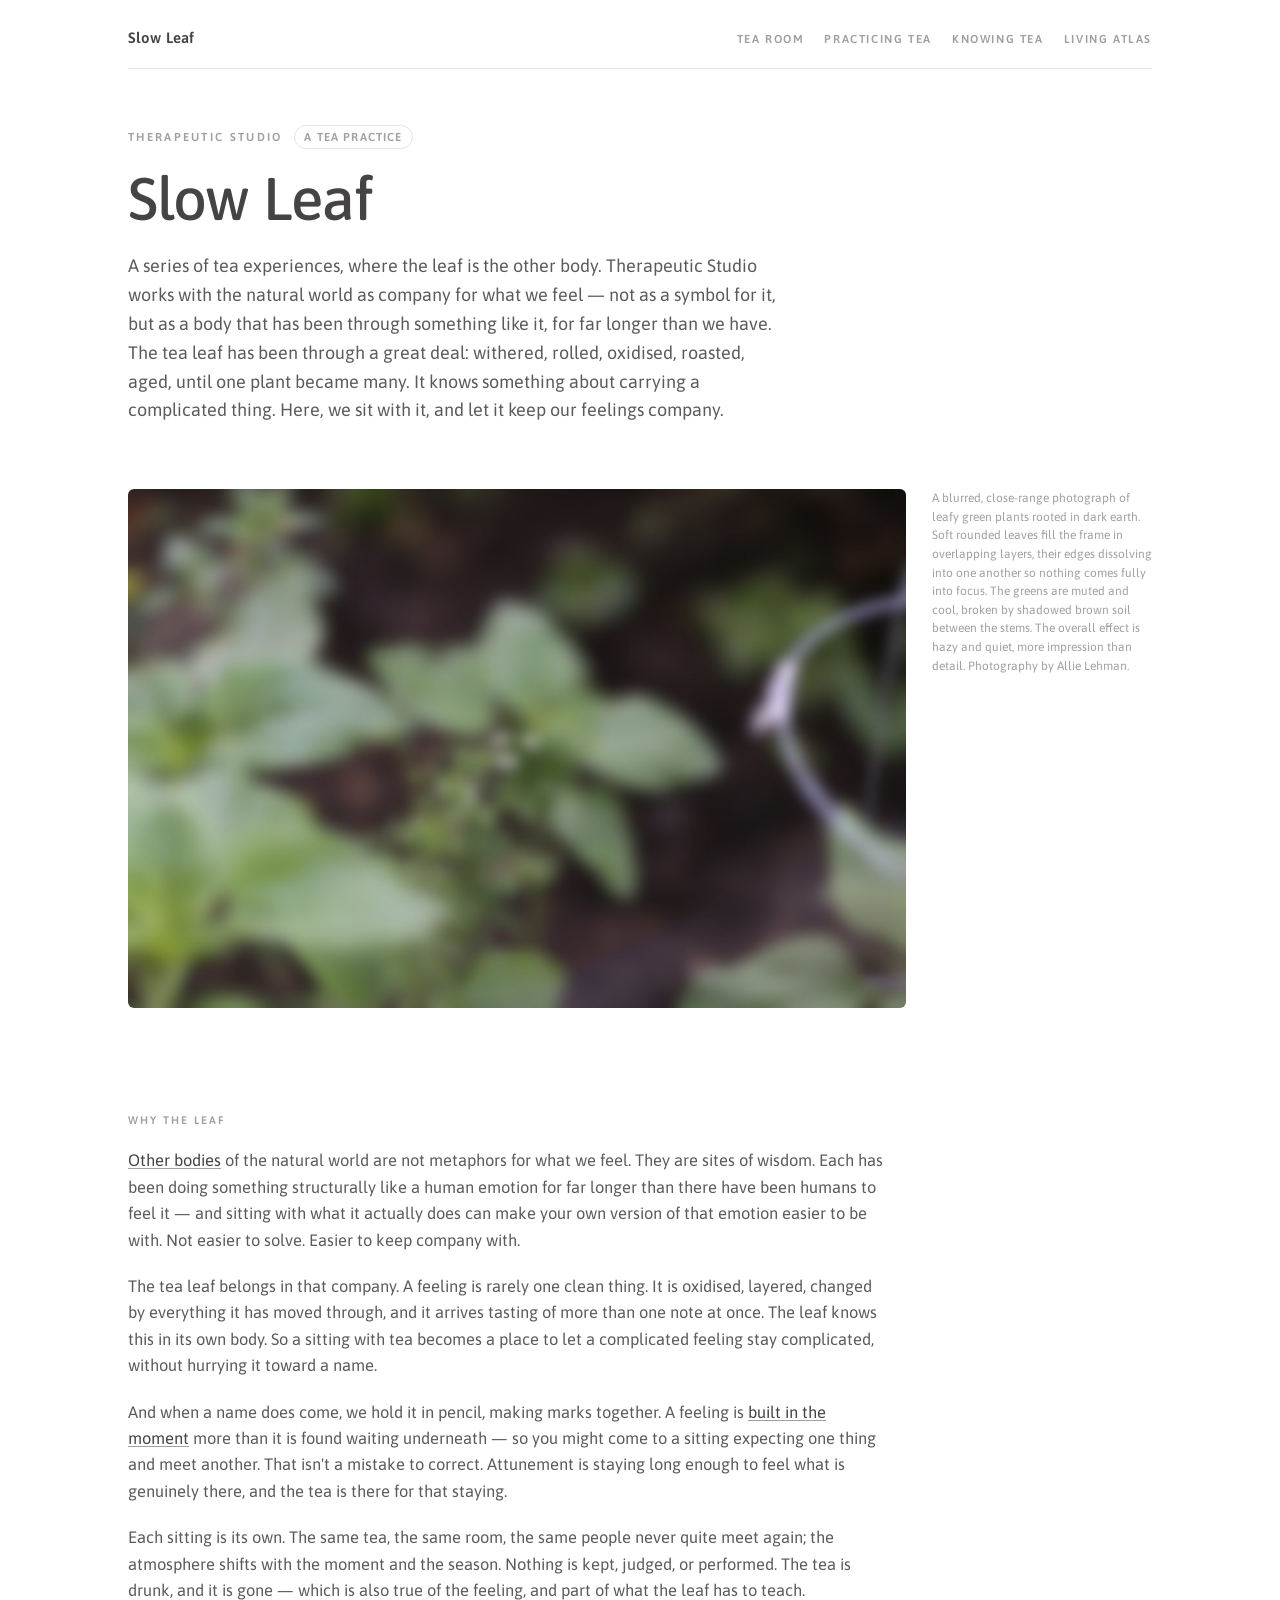
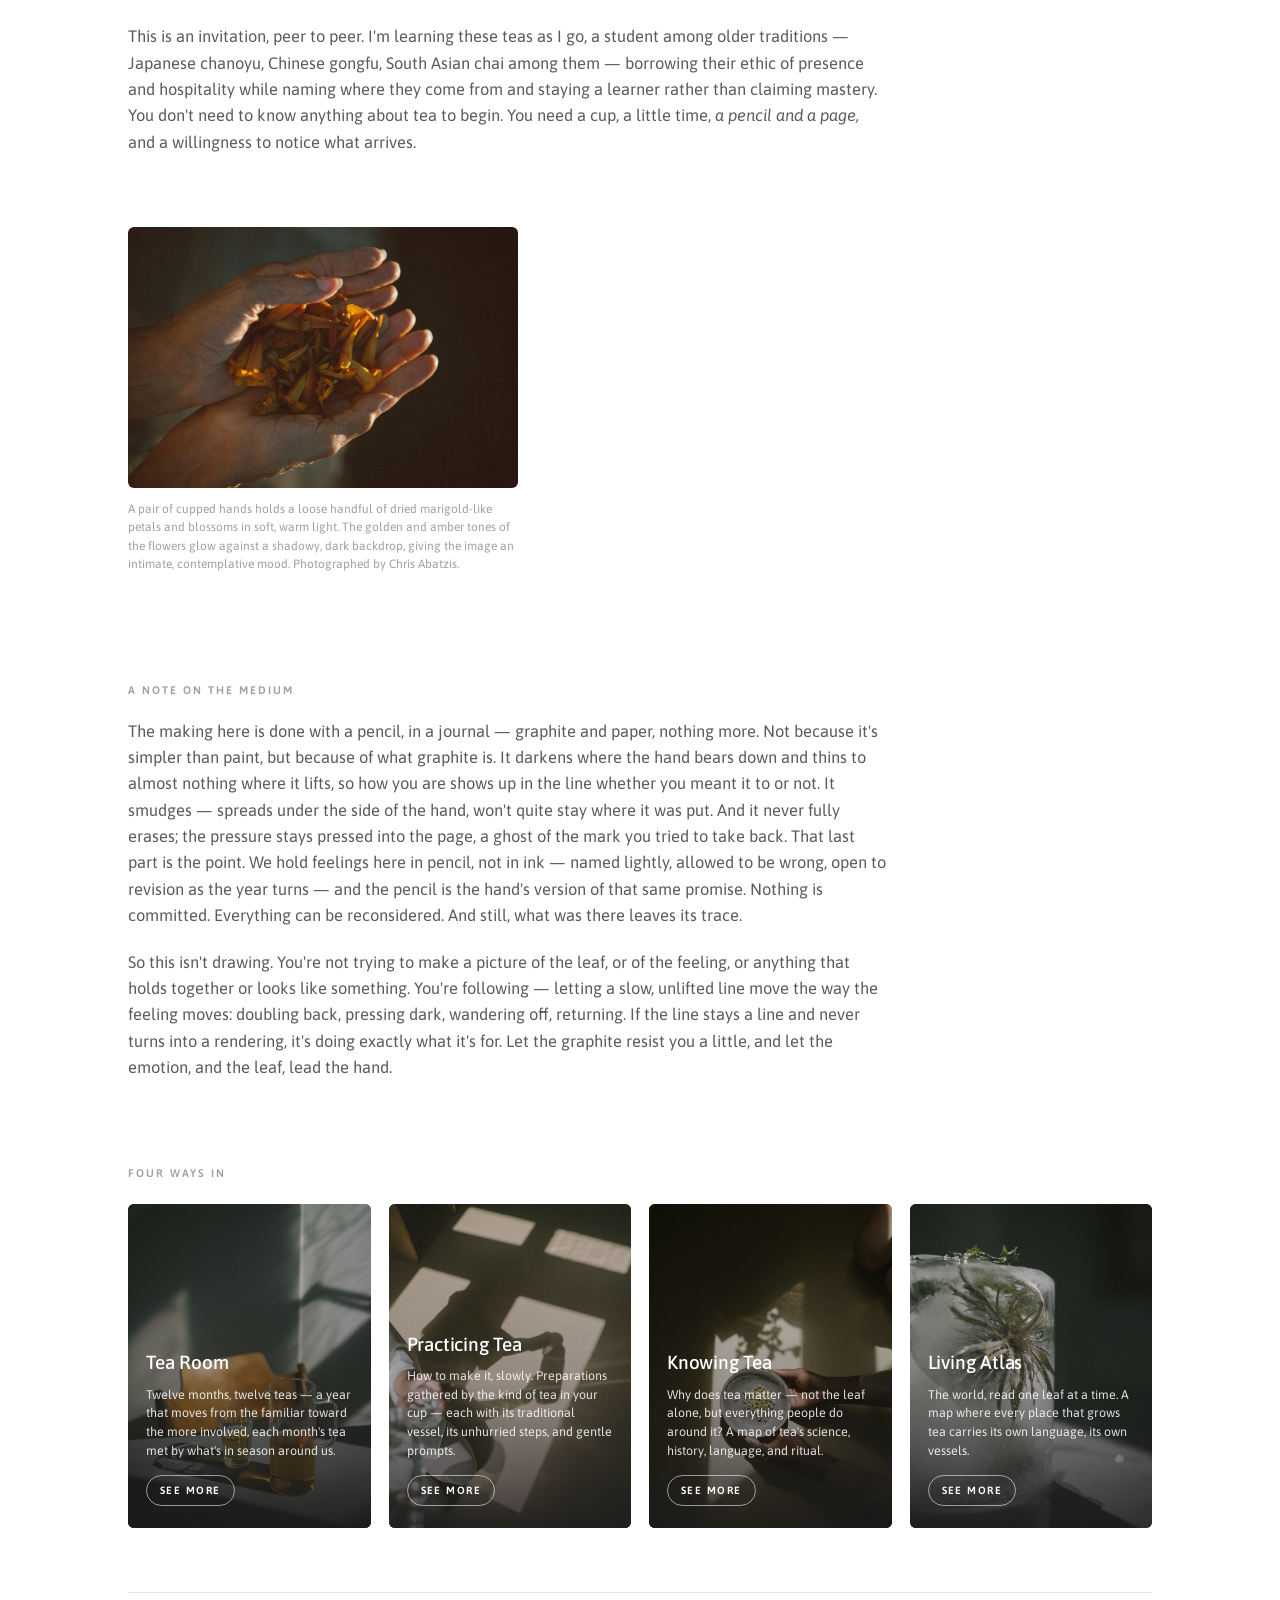
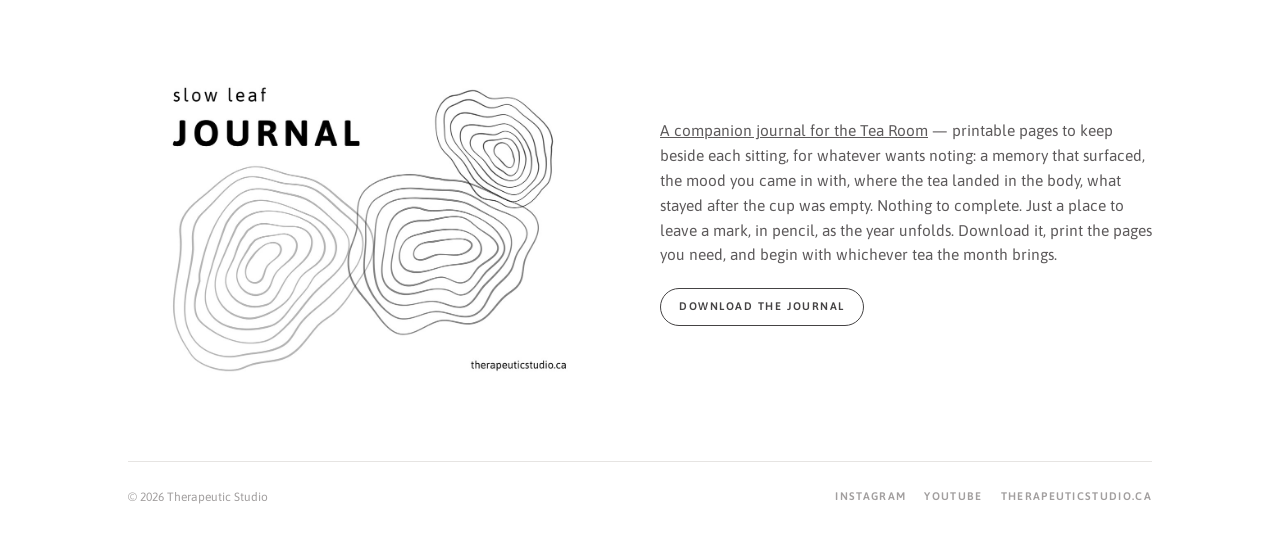
==== commit d1dda039: "Add files via upload" ====
--- a/index.html
+++ b/index.html
@@ -29,7 +29,7 @@
 
   /* ── HERO ── */
   .hero{padding:56px 0 24px;max-width:760px;}
-  .eyebrow{display:flex;align-items:left;gap:12px;font-size:11.5px;letter-spacing:.2em;
+  .eyebrow{display:flex;align-items:center;gap:12px;font-size:11.5px;letter-spacing:.2em;
     text-transform:uppercase;color:var(--stone);font-weight:600;margin:0 0 18px;}
   .status{border:1px solid var(--hair);border-radius:100px;padding:2px 9px;letter-spacing:.1em;}
   h1{font-weight:500;font-size:clamp(34px,5.2vw,60px);line-height:1.05;letter-spacing:-.015em;
@@ -46,7 +46,7 @@
   .fig-side img{display:block;width:100%;height:auto;border-radius:6px;}
   figcaption{font-size:12px;line-height:1.55;color:var(--stone);}
   /* enlarged single photo with caption beneath (≈25% larger than the side-by-side figures) */
-  .fig-stack{display:block;margin:44px auto;max-width:485px;}
+  .fig-stack{display:block;margin:44px 0;max-width:390px;}
   .fig-stack img{display:block;width:100%;height:auto;border-radius:6px;}
   .fig-stack figcaption{margin-top:12px;max-width:660px;}
   /* image placeholder for photos whose source URL you still need to add */
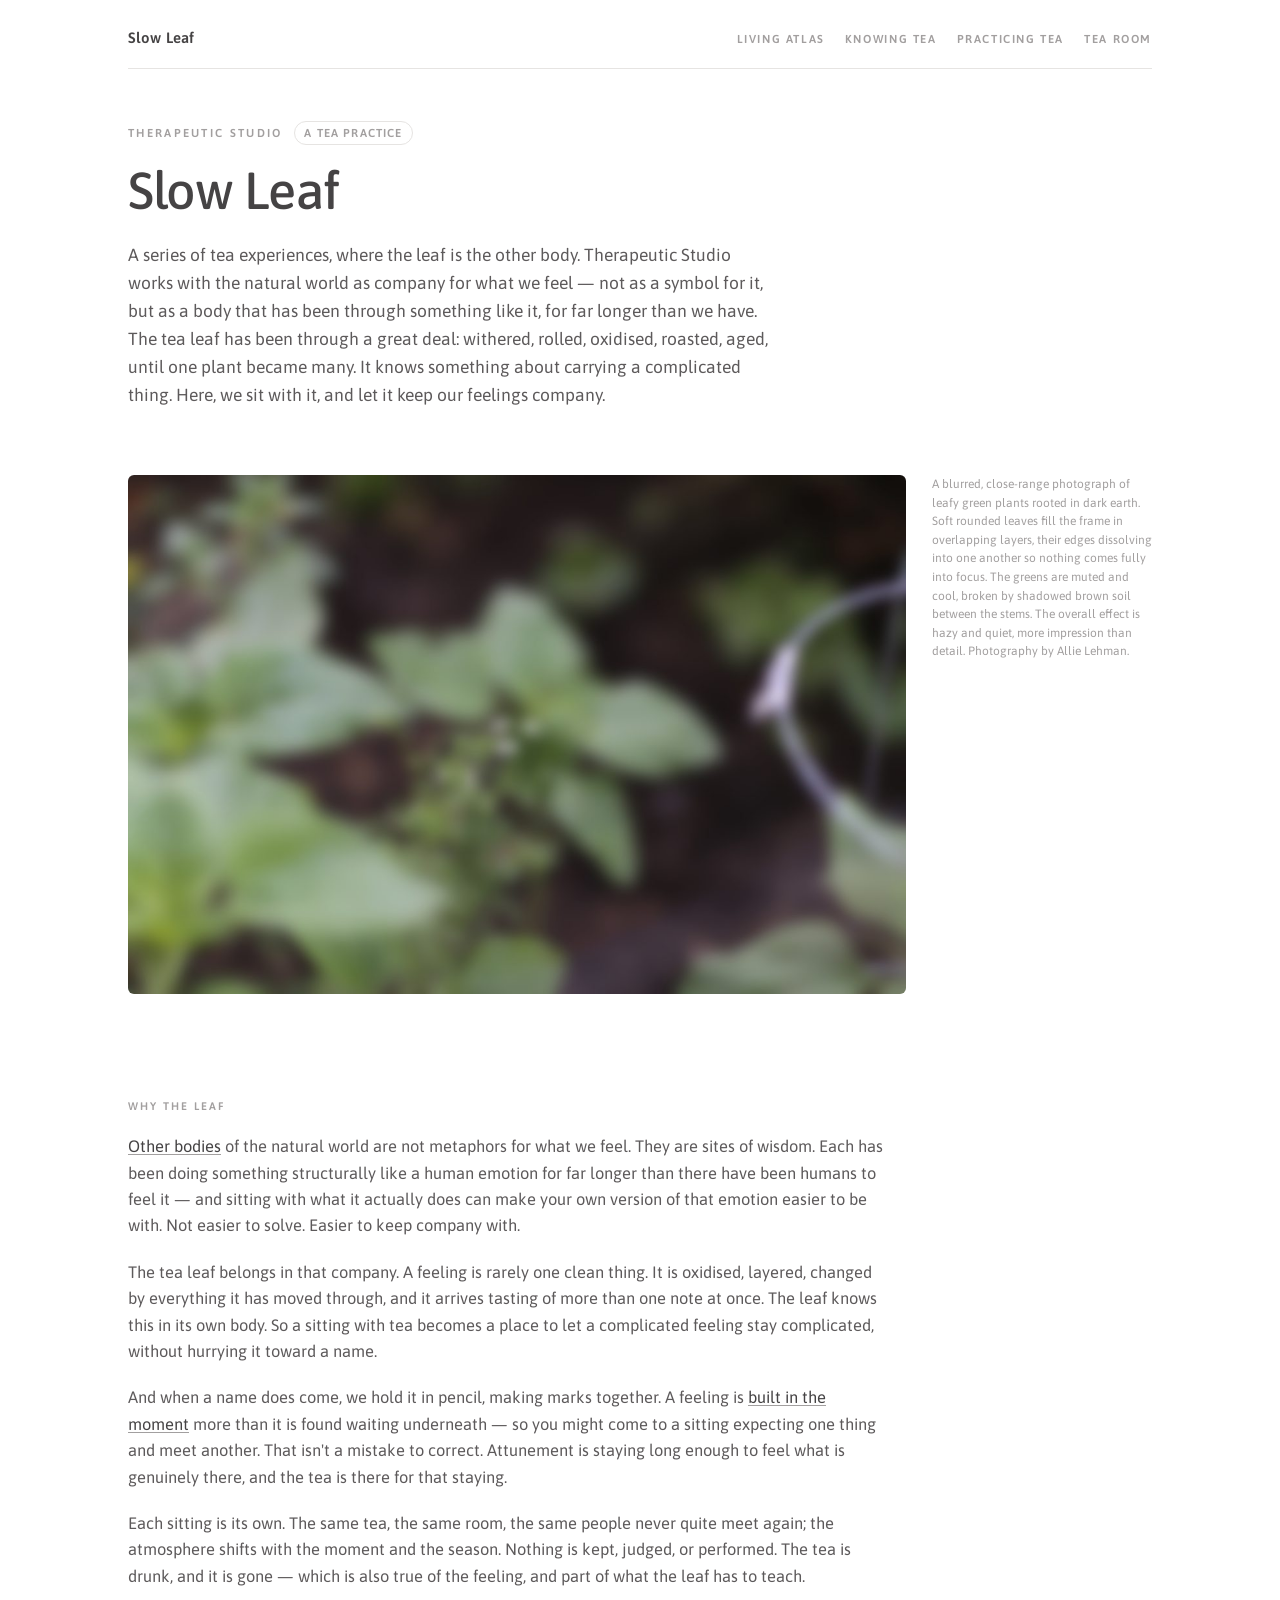
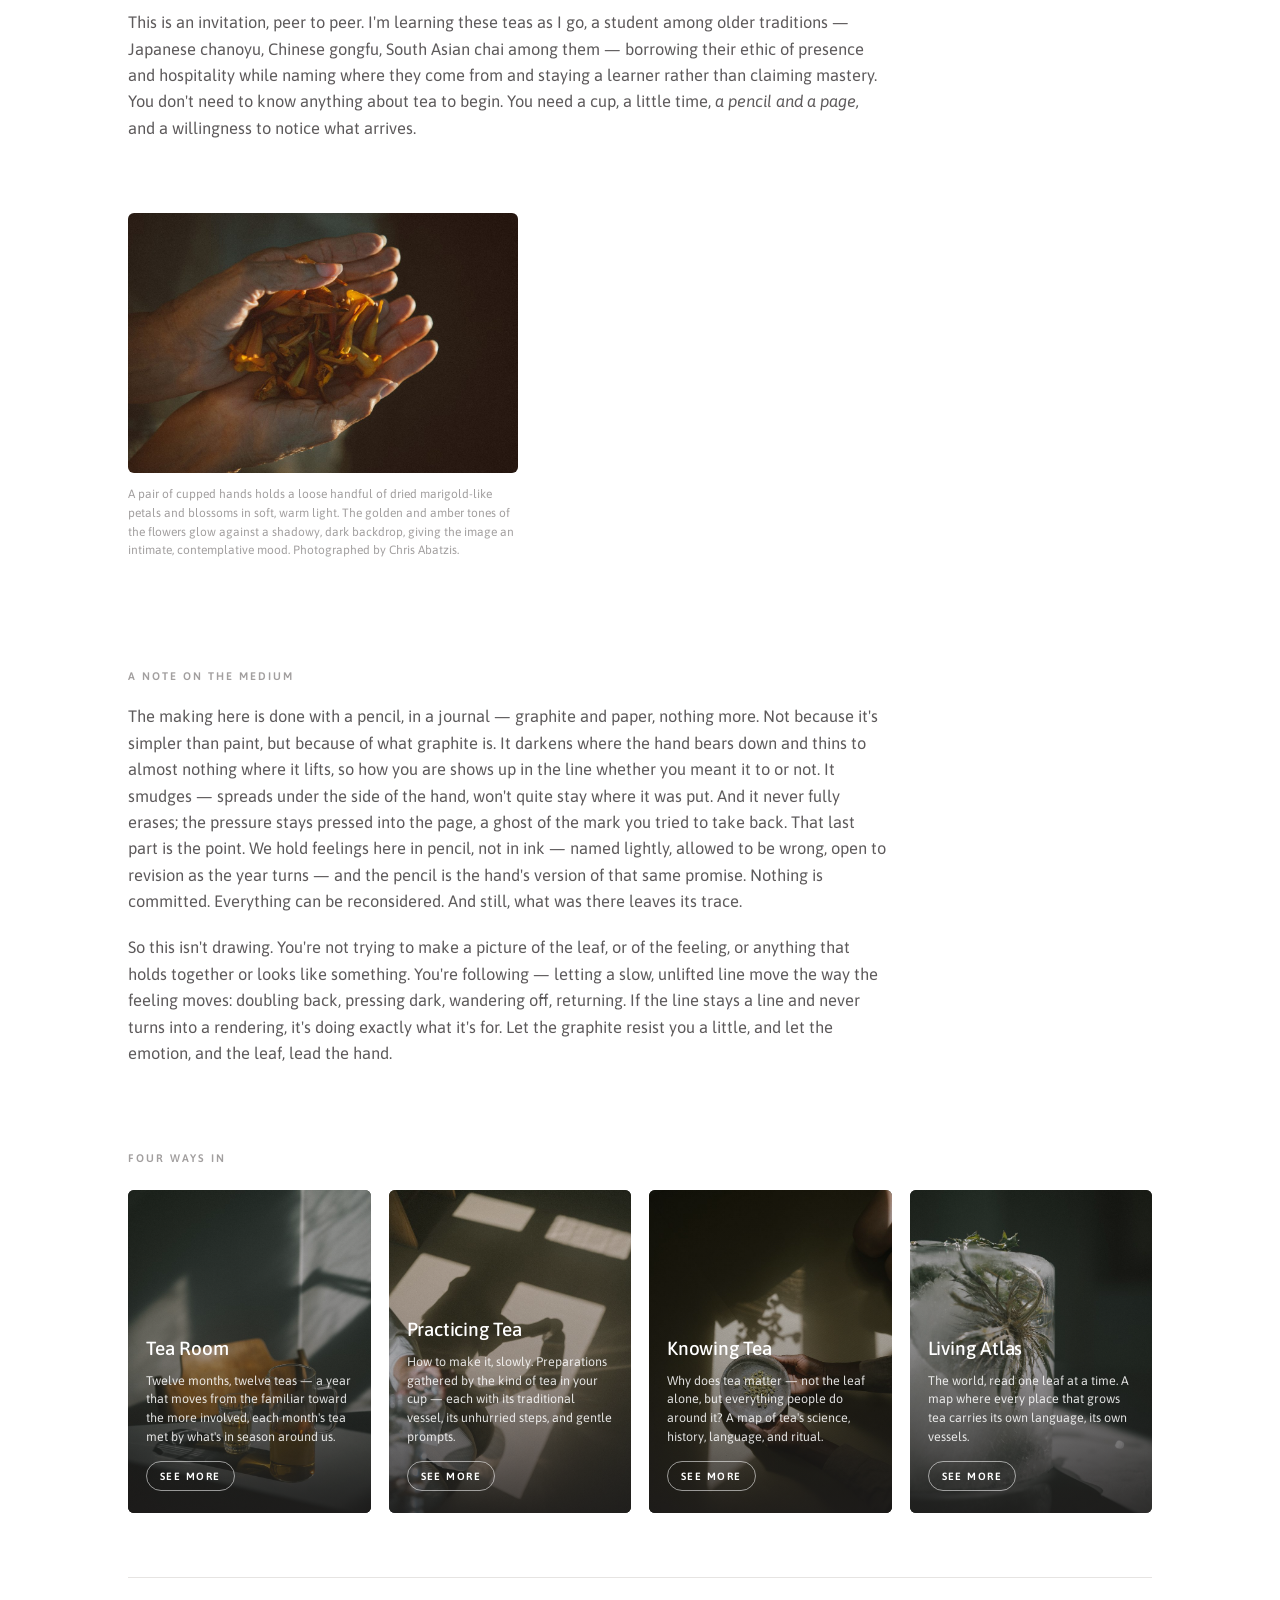
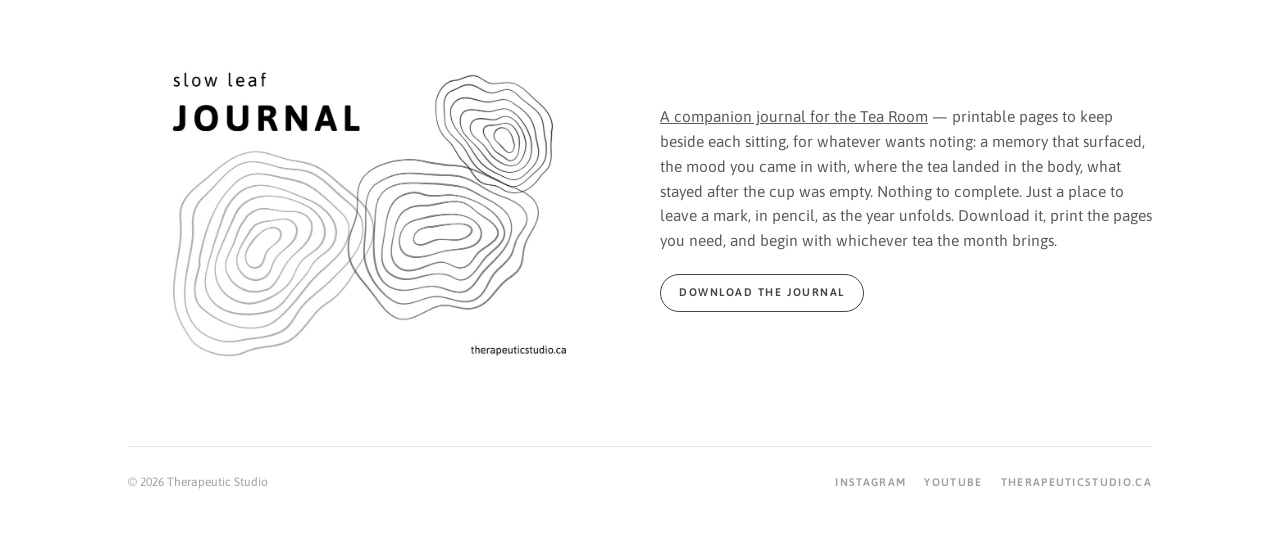
==== commit e8509c23: "Add files via upload" ====
--- a/index.html
+++ b/index.html
@@ -28,14 +28,14 @@
   .navlinks a[aria-current="page"]{color:var(--ink-strong);}
 
   /* ── HERO ── */
-  .hero{padding:56px 0 24px;max-width:760px;}
+  .hero{padding:52px 0 26px;max-width:720px;}
   .eyebrow{display:flex;align-items:center;gap:12px;font-size:11.5px;letter-spacing:.2em;
     text-transform:uppercase;color:var(--stone);font-weight:600;margin:0 0 18px;}
   .status{border:1px solid var(--hair);border-radius:100px;padding:2px 9px;letter-spacing:.1em;}
-  h1{font-weight:500;font-size:clamp(34px,5.2vw,60px);line-height:1.05;letter-spacing:-.015em;
+  h1{font-weight:500;font-size:clamp(32px,4.8vw,52px);line-height:1.07;letter-spacing:-.015em;
     color:var(--ink-strong);margin:0 0 22px;}
   h1 em{font-style:italic;font-weight:400;color:var(--ink);}
-  .lede{font-size:18px;max-width:660px;margin:0;color:var(--ink);}
+  .lede{font-size:17.5px;max-width:640px;margin:0;color:var(--ink);}
 
   /* ── FIGURES ── */
   figure{margin:40px 0;}
@@ -121,12 +121,12 @@
 
     <!-- NAV -->
     <nav class="topbar" aria-label="Slow Leaf">
-      <a class="mark" href="index.html" aria-current="page">Slow&nbsp;Leaf</a>
+      <a class="mark" href="index.html">Slow&nbsp;Leaf</a>
       <div class="navlinks">
+        <a href="living-atlas.html">Living Atlas</a>
+        <a href="knowing-tea.html">Knowing Tea</a>
+        <a href="practicing-tea.html">Practicing Tea</a>
         <a href="tea-room.html">Tea Room</a>
-        <a href="practicing-tea.html">Practicing Tea</a>
-        <a href="knowing-tea.html">Knowing Tea</a>
-        <a href="living-atlas.html">Living Atlas</a>
       </div>
     </nav>
 
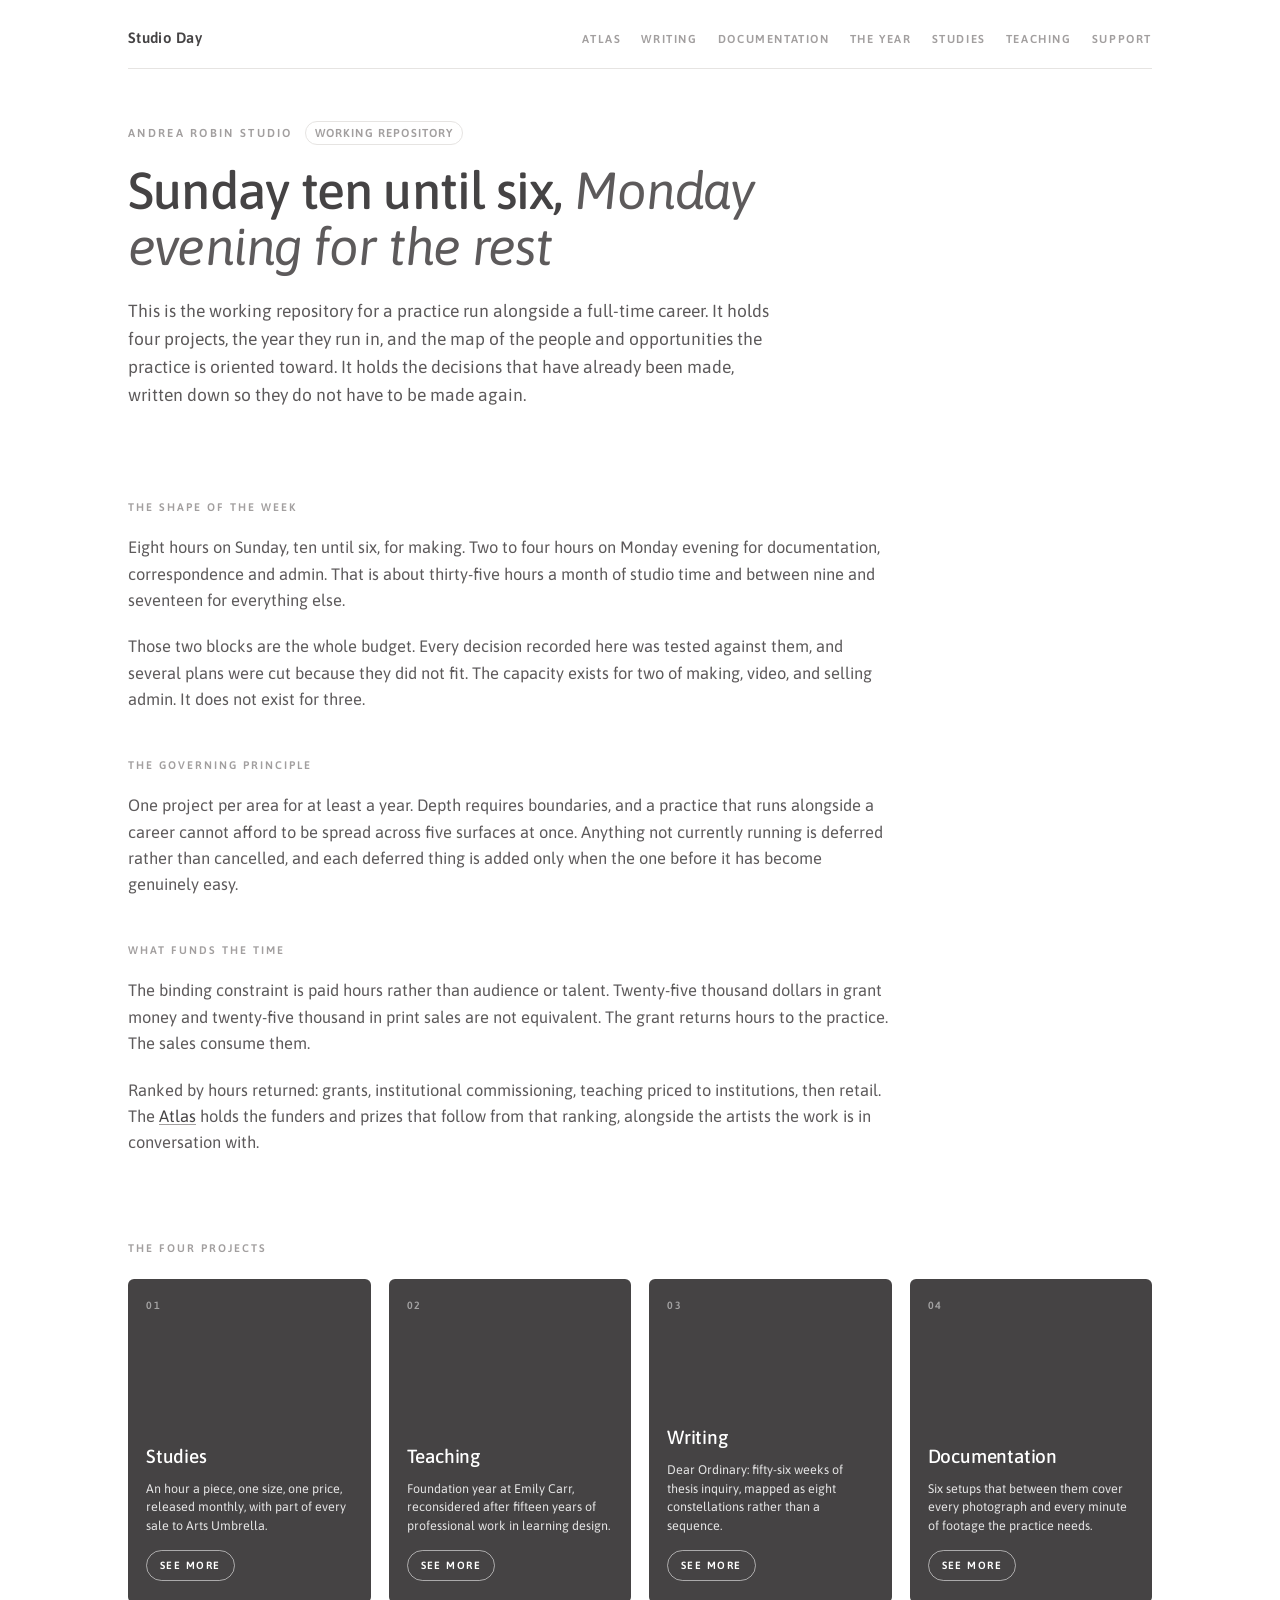
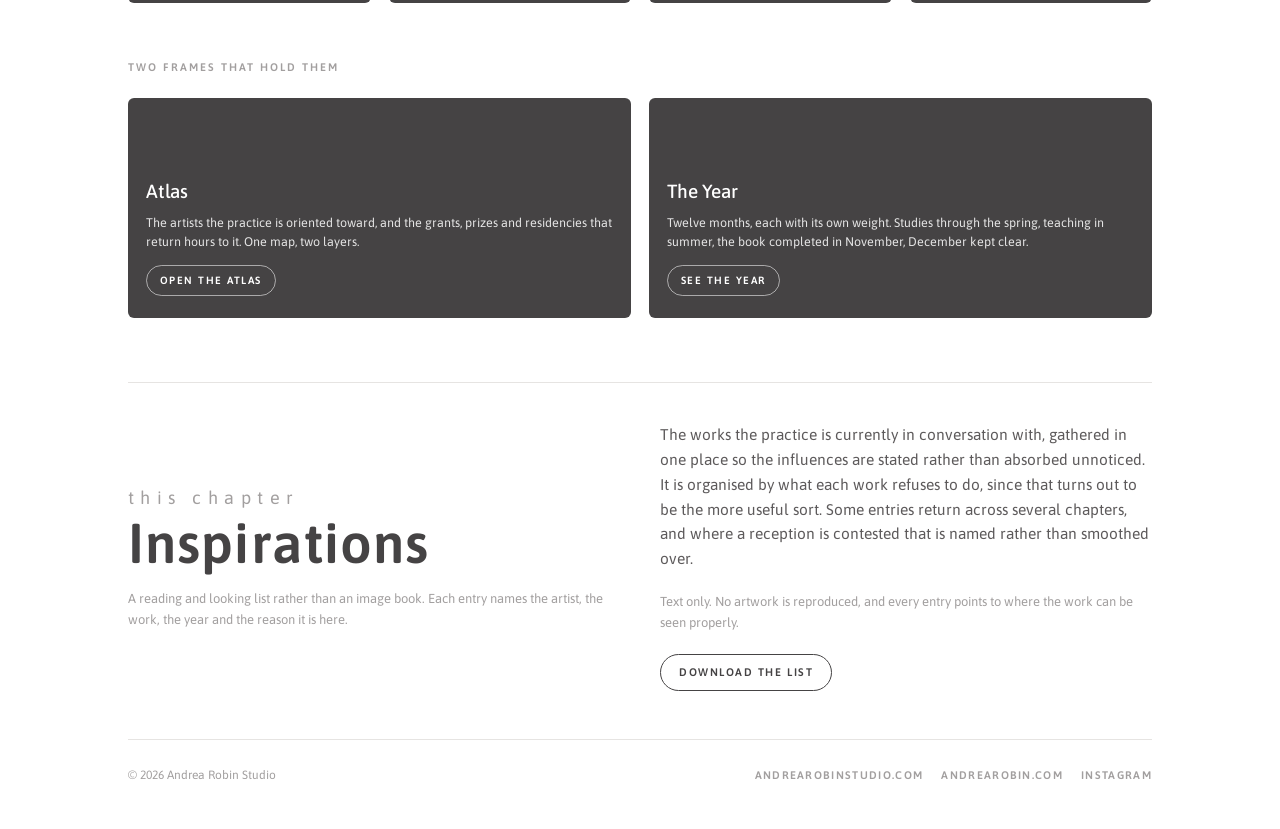
==== commit 51cb7615: "Add files via upload" ====
--- a/index.html
+++ b/index.html
@@ -3,232 +3,122 @@
 <head>
 <meta charset="utf-8" />
 <meta name="viewport" content="width=device-width, initial-scale=1" />
-<title>Slow Leaf · Therapeutic Studio</title>
-<meta name="description" content="A series of tea experiences, where the leaf is the other body. Sitting with tea as a way to let a complicated feeling stay complicated, without hurrying it toward a name." />
+<meta name="robots" content="noai, noimageai" />
+<title>Studio Day · Studio Day</title>
+<meta name="description" content="Sunday ten until six, Monday evening for everything else. Four projects and the year they run in." />
 <link rel="preconnect" href="https://fonts.googleapis.com" />
 <link rel="preconnect" href="https://fonts.gstatic.com" crossorigin />
 <link href="https://fonts.googleapis.com/css2?family=Asap:ital,wght@0,400;0,500;0,600;1,400&display=swap" rel="stylesheet" />
-<style>
-  :root{--paper:#ffffff;--ink:#5d5a5b;--ink-strong:#454344;--stone:#a29f9f;
-    --hair:#e6e4e2;--hair-soft:#efedeb;--panel:#faf9f8;--maxw:1080px;--ease:cubic-bezier(.22,.61,.36,1);}
-  *{box-sizing:border-box;} html,body{margin:0;padding:0;}
-  body{font-family:"Asap",system-ui,-apple-system,"Segoe UI",sans-serif;color:var(--ink);
-    background:var(--paper);-webkit-font-smoothing:antialiased;line-height:1.6;}
-  .wrap{max-width:var(--maxw);margin:0 auto;padding:0 28px;}
-  a{color:inherit;}
-
-  /* ── TOP NAV (matches sub-pages) ── */
-  .topbar{display:flex;align-items:baseline;justify-content:space-between;gap:16px 28px;flex-wrap:wrap;
-    padding:26px 0 18px;border-bottom:1px solid var(--hair);}
-  .mark{font-weight:600;font-size:15px;letter-spacing:.02em;color:var(--ink-strong);text-decoration:none;}
-  .navlinks{display:flex;flex-wrap:wrap;gap:20px;}
-  .navlinks a{font-size:11.5px;letter-spacing:.14em;text-transform:uppercase;color:var(--stone);
-    font-weight:600;text-decoration:none;transition:color .2s var(--ease);}
-  .navlinks a:hover{color:var(--ink);}
-  .navlinks a[aria-current="page"]{color:var(--ink-strong);}
-
-  /* ── HERO ── */
-  .hero{padding:52px 0 26px;max-width:720px;}
-  .eyebrow{display:flex;align-items:center;gap:12px;font-size:11.5px;letter-spacing:.2em;
-    text-transform:uppercase;color:var(--stone);font-weight:600;margin:0 0 18px;}
-  .status{border:1px solid var(--hair);border-radius:100px;padding:2px 9px;letter-spacing:.1em;}
-  h1{font-weight:500;font-size:clamp(32px,4.8vw,52px);line-height:1.07;letter-spacing:-.015em;
-    color:var(--ink-strong);margin:0 0 22px;}
-  h1 em{font-style:italic;font-weight:400;color:var(--ink);}
-  .lede{font-size:17.5px;max-width:640px;margin:0;color:var(--ink);}
-
-  /* ── FIGURES ── */
-  figure{margin:40px 0;}
-  .fig-full img{display:block;width:100%;height:auto;border-radius:6px;}
-  figure.fig-full{display:grid;grid-template-columns:1fr;gap:14px;}
-  .fig-side{display:grid;grid-template-columns:1fr 220px;gap:26px;align-items:start;}
-  .fig-side.left{grid-template-columns:220px 1fr;}
-  .fig-side img{display:block;width:100%;height:auto;border-radius:6px;}
-  figcaption{font-size:12px;line-height:1.55;color:var(--stone);}
-  /* enlarged single photo with caption beneath (≈25% larger than the side-by-side figures) */
-  .fig-stack{display:block;margin:44px 0;max-width:390px;}
-  .fig-stack img{display:block;width:100%;height:auto;border-radius:6px;}
-  .fig-stack figcaption{margin-top:12px;max-width:660px;}
-  /* image placeholder for photos whose source URL you still need to add */
-  .ph{display:flex;align-items:center;justify-content:center;text-align:center;
-    background:var(--panel);border:1px dashed var(--hair);border-radius:6px;
-    color:var(--stone);font-size:12px;letter-spacing:.04em;padding:48px 24px;min-height:260px;}
-
-  /* ── ESSAY ── */
-  .essay{max-width:760px;padding:20px 0 8px;}
-  .essay h2{font-size:11px;letter-spacing:.18em;text-transform:uppercase;color:var(--stone);
-    font-weight:600;margin:44px 0 18px;}
-  .essay p{font-size:16.5px;margin:0 0 20px;color:var(--ink);}
-  .essay a.inline{color:var(--ink-strong);text-decoration:underline;text-decoration-color:var(--stone);
-    text-underline-offset:2px;transition:text-decoration-color .2s var(--ease);}
-  .essay a.inline:hover{text-decoration-color:var(--ink);}
-  .essay em{font-style:italic;}
-
-  /* ── CARDS ── */
-  .cards-section{margin:56px 0 20px;}
-  .cards-head{font-size:11px;letter-spacing:.18em;text-transform:uppercase;color:var(--stone);
-    font-weight:600;margin:0 0 22px;}
-  .cards{display:grid;grid-template-columns:repeat(4,1fr);gap:18px;}
-  .card{position:relative;display:flex;flex-direction:column;justify-content:flex-end;
-    aspect-ratio:3/4;border-radius:6px;overflow:hidden;text-decoration:none;color:#fff;
-    background:var(--ink-strong);}
-  .card img{position:absolute;inset:0;width:100%;height:100%;object-fit:cover;
-    transition:transform .5s var(--ease);}
-  .card::after{content:"";position:absolute;inset:0;
-    background:linear-gradient(to top,rgba(30,28,28,.82) 0%,rgba(30,28,28,.34) 46%,rgba(30,28,28,.12) 100%);}
-  .card:hover img{transform:scale(1.04);}
-  .card .c-inner{position:relative;z-index:1;padding:20px 18px 22px;}
-  .card h3{font-size:19px;font-weight:500;letter-spacing:-.01em;margin:0 0 8px;}
-  .card p{font-size:12.5px;line-height:1.5;margin:0 0 14px;color:rgba(255,255,255,.86);}
-  .card .more{font-size:10.5px;letter-spacing:.14em;text-transform:uppercase;font-weight:600;
-    color:#fff;border:1px solid rgba(255,255,255,.55);border-radius:100px;padding:6px 13px;
-    display:inline-block;transition:all .2s var(--ease);}
-  .card:hover .more{background:#fff;color:var(--ink-strong);border-color:#fff;}
-
-  /* ── JOURNAL ── */
-  .journal{margin:64px 0 40px;padding:40px 0 8px;border-top:1px solid var(--hair);
-    display:grid;grid-template-columns:1fr 1fr;gap:40px;align-items:center;}
-  .journal .jtitle{font-weight:400;font-size:18px;letter-spacing:.36em;text-transform:lowercase;
-    color:var(--stone);margin:0;}
-  .journal .jbig{font-weight:600;font-size:clamp(40px,6vw,68px);letter-spacing:.02em;
-    color:var(--ink-strong);margin:2px 0 0;line-height:1;}
-  .journal p{font-size:15.5px;color:var(--ink);margin:0 0 20px;}
-  .journal .jcap{font-size:12px;color:var(--stone);margin:16px 0 0;}
-  .dl{font-size:11px;letter-spacing:.14em;text-transform:uppercase;font-weight:600;
-    color:var(--ink-strong);border:1px solid var(--ink-strong);border-radius:100px;
-    padding:9px 18px;text-decoration:none;display:inline-block;transition:all .2s var(--ease);}
-  .dl:hover{background:var(--ink-strong);color:#fff;}
-
-  /* ── FOOTER ── */
-  footer{border-top:1px solid var(--hair);margin-top:24px;padding:26px 0 44px;
-    display:flex;justify-content:space-between;align-items:center;flex-wrap:wrap;gap:12px;}
-  footer .fnav{display:flex;gap:18px;flex-wrap:wrap;}
-  footer a{font-size:11px;letter-spacing:.12em;text-transform:uppercase;color:var(--stone);
-    text-decoration:none;font-weight:600;transition:color .2s var(--ease);}
-  footer a:hover{color:var(--ink);}
-  footer .copy{font-size:12px;color:var(--stone);}
-
-  @media(max-width:720px){
-    .fig-side,.fig-side.left{grid-template-columns:1fr;}
-    .cards{grid-template-columns:1fr 1fr;}
-    .journal{grid-template-columns:1fr;gap:24px;}
-  }
-  @media(max-width:460px){ .cards{grid-template-columns:1fr;} }
-</style>
+<link rel="stylesheet" href="style.css" />
 </head>
 <body>
   <div class="wrap">
 
-    <!-- NAV -->
-    <nav class="topbar" aria-label="Slow Leaf">
-      <a class="mark" href="index.html">Slow&nbsp;Leaf</a>
+    <nav class="topbar" aria-label="Studio Day">
+      <a class="mark" href="index.html">Studio&nbsp;Day</a>
       <div class="navlinks">
-        <a href="living-atlas.html">Living Atlas</a>
-        <a href="knowing-tea.html">Knowing Tea</a>
-        <a href="practicing-tea.html">Practicing Tea</a>
-        <a href="tea-room.html">Tea Room</a>
+        <a href="atlas.html">Atlas</a>
+        <a href="writing.html">Writing</a>
+        <a href="documentation.html">Documentation</a>
+        <a href="year.html">The Year</a>
+        <a href="studies.html">Studies</a>
+        <a href="teaching.html">Teaching</a>
+        <a href="support.html">Support</a>
       </div>
     </nav>
 
-    <!-- HERO -->
     <header class="hero">
-      <p class="eyebrow"><span>Therapeutic Studio</span><span class="status">A tea practice</span></p>
-      <h1>Slow Leaf</h1>
-      <p class="lede">A series of tea experiences, where the leaf is the other body. Therapeutic Studio works with the natural world as company for what we feel — not as a symbol for it, but as a body that has been through something like it, for far longer than we have. The tea leaf has been through a great deal: withered, rolled, oxidised, roasted, aged, until one plant became many. It knows something about carrying a complicated thing. Here, we sit with it, and let it keep our feelings company.</p>
+      <p class="eyebrow"><span>Andrea Robin Studio</span><span class="status">Working repository</span></p>
+      <h1>Sunday ten until six, <em>Monday evening for the rest</em></h1>
+      <p class="lede">This is the working repository for a practice run alongside a full-time career. It holds four projects, the year they run in, and the map of the people and opportunities the practice is oriented toward. It holds the decisions that have already been made, written down so they do not have to be made again.</p>
     </header>
 
-    <!-- HERO IMAGE -->
-    <figure class="fig-side">
-      <img src="images/hero-leaf.jpg"
-           alt="A blurred, close-range photograph of leafy green plants rooted in dark earth." />
-      <figcaption>A blurred, close-range photograph of leafy green plants rooted in dark earth. Soft rounded leaves fill the frame in overlapping layers, their edges dissolving into one another so nothing comes fully into focus. The greens are muted and cool, broken by shadowed brown soil between the stems. The overall effect is hazy and quiet, more impression than detail. Photography by Allie Lehman.</figcaption>
-    </figure>
+    <section class="essay">
+      <h2>The shape of the week</h2>
+      <p>Eight hours on Sunday, ten until six, for making. Two to four hours on Monday evening for documentation, correspondence and admin. That is about thirty-five hours a month of studio time and between nine and seventeen for everything else.</p>
+      <p>Those two blocks are the whole budget. Every decision recorded here was tested against them, and several plans were cut because they did not fit. The capacity exists for two of making, video, and selling admin. It does not exist for three.</p>
 
-    <!-- ESSAY: WHY THE LEAF -->
-    <section class="essay">
-      <h2>Why the leaf</h2>
-      <p><a class="inline" href="https://www.therapeuticstudio.ca/other-bodies">Other bodies</a> of the natural world are not metaphors for what we feel. They are sites of wisdom. Each has been doing something structurally like a human emotion for far longer than there have been humans to feel it — and sitting with what it actually does can make your own version of that emotion easier to be with. Not easier to solve. Easier to keep company with.</p>
-      <p>The tea leaf belongs in that company. A feeling is rarely one clean thing. It is oxidised, layered, changed by everything it has moved through, and it arrives tasting of more than one note at once. The leaf knows this in its own body. So a sitting with tea becomes a place to let a complicated feeling stay complicated, without hurrying it toward a name.</p>
-      <p>And when a name does come, we hold it in pencil, making marks together. A feeling is <a class="inline" href="https://therapeuticstudio.substack.com/p/between-shells" target="_blank" rel="noopener">built in the moment</a> more than it is found waiting underneath — so you might come to a sitting expecting one thing and meet another. That isn't a mistake to correct. Attunement is staying long enough to feel what is genuinely there, and the tea is there for that staying.</p>
-      <p>Each sitting is its own. The same tea, the same room, the same people never quite meet again; the atmosphere shifts with the moment and the season. Nothing is kept, judged, or performed. The tea is drunk, and it is gone — which is also true of the feeling, and part of what the leaf has to teach.</p>
-      <p>This is an invitation, peer to peer. I'm learning these teas as I go, a student among older traditions — Japanese chanoyu, Chinese gongfu, South Asian chai among them — borrowing their ethic of presence and hospitality while naming where they come from and staying a learner rather than claiming mastery. You don't need to know anything about tea to begin. You need a cup, a little time, <em>a pencil and a page,</em> and a willingness to notice what arrives.</p>
+      <h2>The governing principle</h2>
+      <p>One project per area for at least a year. Depth requires boundaries, and a practice that runs alongside a career cannot afford to be spread across five surfaces at once. Anything not currently running is deferred rather than cancelled, and each deferred thing is added only when the one before it has become genuinely easy.</p>
+
+      <h2>What funds the time</h2>
+      <p>The binding constraint is paid hours rather than audience or talent. Twenty-five thousand dollars in grant money and twenty-five thousand in print sales are not equivalent. The grant returns hours to the practice. The sales consume them.</p>
+      <p>Ranked by hours returned: grants, institutional commissioning, teaching priced to institutions, then retail. The <a class="inline" href="atlas.html">Atlas</a> holds the funders and prizes that follow from that ranking, alongside the artists the work is in conversation with.</p>
     </section>
 
-    <!-- IMAGE: cupped hands / marigold petals — URL not available, add it below -->
-    <figure class="fig-stack">
-      <img src="images/note-hands.jpg" alt="A pair of cupped hands holds a loose handful of dried marigold-like petals and blossoms in soft, warm light." />
-      <figcaption>A pair of cupped hands holds a loose handful of dried marigold-like petals and blossoms in soft, warm light. The golden and amber tones of the flowers glow against a shadowy, dark backdrop, giving the image an intimate, contemplative mood. Photographed by Chris Abatzis.</figcaption>
-    </figure>
-
-    <!-- ESSAY: A NOTE ON THE MEDIUM -->
-    <section class="essay">
-      <h2>A note on the medium</h2>
-      <p>The making here is done with a pencil, in a journal — graphite and paper, nothing more. Not because it's simpler than paint, but because of what graphite is. It darkens where the hand bears down and thins to almost nothing where it lifts, so how you are shows up in the line whether you meant it to or not. It smudges — spreads under the side of the hand, won't quite stay where it was put. And it never fully erases; the pressure stays pressed into the page, a ghost of the mark you tried to take back. That last part is the point. We hold feelings here in pencil, not in ink — named lightly, allowed to be wrong, open to revision as the year turns — and the pencil is the hand's version of that same promise. Nothing is committed. Everything can be reconsidered. And still, what was there leaves its trace.</p>
-      <p>So this isn't drawing. You're not trying to make a picture of the leaf, or of the feeling, or anything that holds together or looks like something. You're following — letting a slow, unlifted line move the way the feeling moves: doubling back, pressing dark, wandering off, returning. If the line stays a line and never turns into a rendering, it's doing exactly what it's for. Let the graphite resist you a little, and let the emotion, and the leaf, lead the hand.</p>
-    </section>
-
-    <!-- CARDS -->
     <section class="cards-section">
-      <p class="cards-head">Four ways in</p>
+      <p class="cards-head">The four projects</p>
       <div class="cards">
 
-        <a class="card" href="tea-room.html">
-          <img src="images/tea-room.jpg" alt="" />
-          <div class="c-inner">
-            <h3>Tea Room</h3>
-            <p>Twelve months, twelve teas — a year that moves from the familiar toward the more involved, each month's tea met by what's in season around us.</p>
-            <span class="more">See more</span>
-          </div>
+        <a class="card-tile" href="studies.html">
+          <span class="card-num">01</span>
+          <h3>Studies</h3>
+          <p>An hour a piece, one size, one price, released monthly, with part of every sale to Arts Umbrella.</p>
+          <span class="more">See more</span>
         </a>
 
-        <a class="card" href="practicing-tea.html">
-          <img src="images/practicing-tea.jpg" alt="" />
-          <div class="c-inner">
-            <h3>Practicing Tea</h3>
-            <p>How to make it, slowly. Preparations gathered by the kind of tea in your cup — each with its traditional vessel, its unhurried steps, and gentle prompts.</p>
-            <span class="more">See more</span>
-          </div>
+        <a class="card-tile" href="teaching.html">
+          <span class="card-num">02</span>
+          <h3>Teaching</h3>
+          <p>Foundation year at Emily Carr, reconsidered after fifteen years of professional work in learning design.</p>
+          <span class="more">See more</span>
         </a>
 
-        <a class="card" href="knowing-tea.html">
-          <img src="images/knowing-tea.jpg" alt="" />
-          <div class="c-inner">
-            <h3>Knowing Tea</h3>
-            <p>Why does tea matter — not the leaf alone, but everything people do around it? A map of tea's science, history, language, and ritual.</p>
-            <span class="more">See more</span>
-          </div>
+        <a class="card-tile" href="writing.html">
+          <span class="card-num">03</span>
+          <h3>Writing</h3>
+          <p>Dear Ordinary: fifty-six weeks of thesis inquiry, mapped as eight constellations rather than a sequence.</p>
+          <span class="more">See more</span>
         </a>
 
-        <a class="card" href="living-atlas.html">
-          <img src="images/living-atlas.jpg" alt="" />
-          <div class="c-inner">
-            <h3>Living Atlas</h3>
-            <p>The world, read one leaf at a time. A map where every place that grows tea carries its own language, its own vessels.</p>
-            <span class="more">See more</span>
-          </div>
+        <a class="card-tile" href="documentation.html">
+          <span class="card-num">04</span>
+          <h3>Documentation</h3>
+          <p>Six setups that between them cover every photograph and every minute of footage the practice needs.</p>
+          <span class="more">See more</span>
         </a>
 
       </div>
     </section>
 
-    <!-- JOURNAL -->
-    <section class="journal">
-      <div>
-        <img src="images/journal-cover.jpg" alt="Cover of the Slow Leaf Journal, with concentric tree-ring-like line drawings in soft grey." style="display:block;width:100%;height:auto;border-radius:6px;" />
-      </div>
-      <div>
-        <p><a class="inline" href="files/slow-leaf-journal.pdf" download>A companion journal for the Tea Room</a> — printable pages to keep beside each sitting, for whatever wants noting: a memory that surfaced, the mood you came in with, where the tea landed in the body, what stayed after the cup was empty. Nothing to complete. Just a place to leave a mark, in pencil, as the year unfolds. Download it, print the pages you need, and begin with whichever tea the month brings.</p>
-        <a class="dl" href="files/slow-leaf-journal.pdf" download>Download the journal</a>
+    <section class="cards-section">
+      <p class="cards-head">Two frames that hold them</p>
+      <div class="cards two">
+
+        <a class="card-tile" href="atlas.html">
+          <h3>Atlas</h3>
+          <p>The artists the practice is oriented toward, and the grants, prizes and residencies that return hours to it. One map, two layers.</p>
+          <span class="more">Open the atlas</span>
+        </a>
+
+        <a class="card-tile" href="year.html">
+          <h3>The Year</h3>
+          <p>Twelve months, each with its own weight. Studies through the spring, teaching in summer, the book completed in November, December kept clear.</p>
+          <span class="more">See the year</span>
+        </a>
+
       </div>
     </section>
 
-    <!-- FOOTER -->
+    <section class="downloadblock">
+      <div>
+        <p class="jtitle">this chapter</p>
+        <p class="jbig">Inspirations</p>
+        <p style="font-size:13px;color:var(--stone);margin:0;">A reading and looking list rather than an image book. Each entry names the artist, the work, the year and the reason it is here.</p>
+      </div>
+      <div>
+        <p>The works the practice is currently in conversation with, gathered in one place so the influences are stated rather than absorbed unnoticed. It is organised by what each work refuses to do, since that turns out to be the more useful sort. Some entries return across several chapters, and where a reception is contested that is named rather than smoothed over.</p>
+        <p style="font-size:13px;color:var(--stone);">Text only. No artwork is reproduced, and every entry points to where the work can be seen properly.</p>
+        <a class="dl" href="files/inspirations.pdf" download>Download the list</a>
+      </div>
+    </section>
+
     <footer>
-      <span class="copy">© 2026 Therapeutic Studio</span>
+      <span class="copy">© 2026 Andrea Robin Studio</span>
       <div class="fnav">
-        <a href="https://www.instagram.com/therapeuticstudio.ca/" target="_blank" rel="noopener">Instagram</a>
-        <a href="https://www.youtube.com/@therapeuticstudiodotca" target="_blank" rel="noopener">YouTube</a>
-        <a href="https://www.therapeuticstudio.ca/" target="_blank" rel="noopener">therapeuticstudio.ca</a>
+        <a href="https://www.andrearobinstudio.com/" target="_blank" rel="noopener">andrearobinstudio.com</a>
+        <a href="https://www.andrearobin.com/" target="_blank" rel="noopener">andrearobin.com</a>
+        <a href="https://www.instagram.com/andrearobinstudio/" target="_blank" rel="noopener">Instagram</a>
       </div>
     </footer>
 
--- a/style.css
+++ b/style.css
@@ -0,0 +1,175 @@
+/* Studio Day — shared stylesheet
+   Andrea Robin Studio */
+
+:root{
+  --paper:#ffffff; --ink:#5d5a5b; --ink-strong:#454344; --stone:#a29f9f;
+  --hair:#e6e4e2; --hair-soft:#efedeb; --panel:#faf9f8;
+  --maxw:1080px; --ease:cubic-bezier(.22,.61,.36,1);
+}
+*{box-sizing:border-box;} html,body{margin:0;padding:0;}
+body{font-family:"Asap",system-ui,-apple-system,"Segoe UI",sans-serif;color:var(--ink);
+  background:var(--paper);-webkit-font-smoothing:antialiased;line-height:1.6;}
+.wrap{max-width:var(--maxw);margin:0 auto;padding:0 28px;}
+a{color:inherit;}
+img{max-width:100%;}
+
+/* ── TOP NAV ── */
+.topbar{display:flex;align-items:baseline;justify-content:space-between;gap:16px 28px;flex-wrap:wrap;
+  padding:26px 0 18px;border-bottom:1px solid var(--hair);}
+.mark{font-weight:600;font-size:15px;letter-spacing:.02em;color:var(--ink-strong);text-decoration:none;}
+.navlinks{display:flex;flex-wrap:wrap;gap:20px;}
+.navlinks a{font-size:11.5px;letter-spacing:.14em;text-transform:uppercase;color:var(--stone);
+  font-weight:600;text-decoration:none;transition:color .2s var(--ease);}
+.navlinks a:hover{color:var(--ink);}
+.navlinks a[aria-current="page"]{color:var(--ink-strong);}
+
+/* ── HERO ── */
+.hero{padding:52px 0 26px;max-width:760px;}
+.eyebrow{display:flex;align-items:center;gap:12px;font-size:11.5px;letter-spacing:.2em;
+  text-transform:uppercase;color:var(--stone);font-weight:600;margin:0 0 18px;flex-wrap:wrap;}
+.status{border:1px solid var(--hair);border-radius:100px;padding:2px 9px;letter-spacing:.1em;}
+h1{font-weight:500;font-size:clamp(32px,4.8vw,52px);line-height:1.07;letter-spacing:-.015em;
+  color:var(--ink-strong);margin:0 0 22px;}
+h1 em{font-style:italic;font-weight:400;color:var(--ink);}
+.lede{font-size:17.5px;max-width:660px;margin:0;color:var(--ink);}
+
+/* ── ESSAY ── */
+.essay{max-width:760px;padding:20px 0 8px;}
+.essay h2{font-size:11px;letter-spacing:.18em;text-transform:uppercase;color:var(--stone);
+  font-weight:600;margin:44px 0 18px;}
+.essay p{font-size:16.5px;margin:0 0 20px;color:var(--ink);}
+.essay ul,.essay ol{font-size:16.5px;margin:0 0 20px;padding-left:20px;}
+.essay li{margin:0 0 9px;}
+.essay a.inline{color:var(--ink-strong);text-decoration:underline;text-decoration-color:var(--stone);
+  text-underline-offset:2px;transition:text-decoration-color .2s var(--ease);}
+.essay a.inline:hover{text-decoration-color:var(--ink);}
+.essay em{font-style:italic;}
+.essay table{width:100%;border-collapse:collapse;margin:0 0 24px;font-size:15px;}
+.essay th{text-align:left;font-size:10.5px;letter-spacing:.14em;text-transform:uppercase;
+  color:var(--stone);font-weight:600;padding:0 14px 9px 0;border-bottom:1px solid var(--hair);}
+.essay td{padding:11px 14px 11px 0;border-bottom:1px solid var(--hair-soft);vertical-align:top;}
+
+/* ── FIGURES ── */
+figure{margin:40px 0;}
+.fig-side{display:grid;grid-template-columns:1fr 220px;gap:26px;align-items:start;}
+.fig-side.left{grid-template-columns:220px 1fr;}
+.fig-side img{display:block;width:100%;height:auto;border-radius:6px;}
+figcaption{font-size:12px;line-height:1.55;color:var(--stone);}
+.ph{display:flex;align-items:center;justify-content:center;text-align:center;
+  background:var(--panel);border:1px dashed var(--hair);border-radius:6px;
+  color:var(--stone);font-size:12px;letter-spacing:.04em;padding:48px 24px;min-height:220px;}
+
+/* ── CARDS (index) ── */
+.cards-section{margin:56px 0 20px;}
+.cards-head{font-size:11px;letter-spacing:.18em;text-transform:uppercase;color:var(--stone);
+  font-weight:600;margin:0 0 22px;}
+.cards{display:grid;grid-template-columns:repeat(4,1fr);gap:18px;}
+.card-tile{position:relative;display:flex;flex-direction:column;justify-content:flex-end;
+  aspect-ratio:3/4;border-radius:6px;overflow:hidden;text-decoration:none;color:#fff;
+  background:var(--ink-strong);padding:20px 18px 22px;transition:background .3s var(--ease);}
+.card-tile:hover{background:#332f30;}
+.card-tile h3{font-size:19px;font-weight:500;letter-spacing:-.01em;margin:0 0 8px;}
+.card-tile p{font-size:12.5px;line-height:1.5;margin:0 0 14px;color:rgba(255,255,255,.86);}
+.card-tile .more{font-size:10.5px;letter-spacing:.14em;text-transform:uppercase;font-weight:600;
+  color:#fff;border:1px solid rgba(255,255,255,.55);border-radius:100px;padding:6px 13px;
+  display:inline-block;transition:all .2s var(--ease);align-self:flex-start;}
+.card-tile:hover .more{background:#fff;color:var(--ink-strong);border-color:#fff;}
+.card-num{position:absolute;top:18px;left:18px;font-size:10.5px;letter-spacing:.16em;
+  text-transform:uppercase;color:rgba(255,255,255,.5);font-weight:600;}
+
+/* ── DOWNLOAD BLOCK ── */
+.downloadblock{margin:64px 0 40px;padding:40px 0 8px;border-top:1px solid var(--hair);
+  display:grid;grid-template-columns:1fr 1fr;gap:40px;align-items:center;}
+.downloadblock .jtitle{font-weight:400;font-size:18px;letter-spacing:.36em;text-transform:lowercase;
+  color:var(--stone);margin:0;}
+.downloadblock .jbig{font-weight:600;font-size:clamp(34px,5vw,56px);letter-spacing:.02em;
+  color:var(--ink-strong);margin:2px 0 18px;line-height:1;}
+.downloadblock p{font-size:15.5px;color:var(--ink);margin:0 0 20px;}
+.dl{font-size:11px;letter-spacing:.14em;text-transform:uppercase;font-weight:600;
+  color:var(--ink-strong);border:1px solid var(--ink-strong);border-radius:100px;
+  padding:9px 18px;text-decoration:none;display:inline-block;transition:all .2s var(--ease);}
+.dl:hover{background:var(--ink-strong);color:#fff;}
+
+/* ── CONTROLS: chips, counts ── */
+.controls{display:flex;align-items:center;justify-content:space-between;gap:16px;
+  flex-wrap:wrap;margin:0 0 20px;}
+.chips{display:flex;flex-wrap:wrap;gap:8px;}
+.chip{font-family:inherit;font-size:11px;letter-spacing:.12em;text-transform:uppercase;
+  font-weight:600;color:var(--stone);background:none;border:1px solid var(--hair);
+  border-radius:100px;padding:7px 14px;cursor:pointer;transition:all .2s var(--ease);
+  display:inline-flex;align-items:center;gap:7px;}
+.chip:hover{color:var(--ink);border-color:var(--stone);}
+.chip.is-active,.chip[aria-pressed="true"]{color:var(--paper);background:var(--ink-strong);
+  border-color:var(--ink-strong);}
+.chip .dot{width:7px;height:7px;border-radius:50%;background:currentColor;display:inline-block;}
+.count{font-size:11.5px;color:var(--stone);letter-spacing:.04em;}
+
+/* ── PANEL (shared detail panel) ── */
+.panel{background:var(--panel);border:1px solid var(--hair);border-radius:8px;padding:26px 26px 30px;}
+.panel-empty{font-size:14.5px;color:var(--stone);margin:0;}
+.panel h3{font-size:11px;letter-spacing:.16em;text-transform:uppercase;color:var(--stone);
+  font-weight:600;margin:24px 0 9px;}
+.panel h3:first-child{margin-top:0;}
+.panel p{font-size:15.5px;margin:0 0 14px;}
+.panel ul{font-size:15.5px;margin:0 0 14px;padding-left:19px;}
+.panel li{margin:0 0 7px;}
+.p-eyebrow{font-size:11px;letter-spacing:.2em;text-transform:uppercase;color:var(--stone);
+  font-weight:600;margin:0 0 6px;}
+.p-title{font-size:26px;font-weight:500;color:var(--ink-strong);margin:0 0 4px;letter-spacing:-.01em;}
+.p-sub{font-size:14px;color:var(--stone);margin:0 0 20px;font-style:italic;}
+.srclist{list-style:none;padding:0;margin:0;}
+.srclist li{margin:0 0 7px;font-size:13.5px;}
+.srclist a{color:var(--ink-strong);text-decoration:underline;text-decoration-color:var(--hair);
+  text-underline-offset:2px;}
+.srclist a:hover{text-decoration-color:var(--stone);}
+
+/* ── STAGE (two-column interactive area) ── */
+.stage{margin:14px 0 8px;display:grid;grid-template-columns:1fr 1fr;gap:30px;align-items:start;}
+
+/* ── FLAG / VERIFY NOTE ── */
+.flag{display:inline-block;font-size:10px;letter-spacing:.12em;text-transform:uppercase;
+  font-weight:600;border:1px solid var(--hair);border-radius:100px;padding:2px 8px;
+  color:var(--stone);margin-left:8px;vertical-align:middle;}
+.note{background:var(--panel);border-left:2px solid var(--hair);padding:16px 20px;
+  font-size:14px;color:var(--ink);margin:0 0 24px;border-radius:0 6px 6px 0;}
+.note strong{color:var(--ink-strong);}
+
+/* ── STEP BUTTONS ── */
+.steprow{display:flex;justify-content:space-between;gap:12px;margin-top:26px;
+  padding-top:18px;border-top:1px solid var(--hair);}
+.stepbtn{font-family:inherit;font-size:11px;letter-spacing:.12em;text-transform:uppercase;
+  font-weight:600;color:var(--stone);background:none;border:1px solid var(--hair);
+  border-radius:100px;padding:8px 14px;cursor:pointer;transition:all .2s var(--ease);}
+.stepbtn:hover{color:var(--ink-strong);border-color:var(--stone);}
+
+/* ── TABS ── */
+.tabs{display:flex;gap:6px;border-bottom:1px solid var(--hair);margin:0 0 20px;flex-wrap:wrap;}
+.tab{font-family:inherit;font-size:11px;letter-spacing:.12em;text-transform:uppercase;
+  font-weight:600;color:var(--stone);background:none;border:none;border-bottom:2px solid transparent;
+  padding:9px 12px;cursor:pointer;transition:all .2s var(--ease);}
+.tab:hover{color:var(--ink);}
+.tab.is-active{color:var(--ink-strong);border-bottom-color:var(--ink-strong);}
+
+/* ── FOOTER ── */
+footer{border-top:1px solid var(--hair);margin-top:24px;padding:26px 0 44px;
+  display:flex;justify-content:space-between;align-items:center;flex-wrap:wrap;gap:12px;}
+footer .fnav{display:flex;gap:18px;flex-wrap:wrap;}
+footer a{font-size:11px;letter-spacing:.12em;text-transform:uppercase;color:var(--stone);
+  text-decoration:none;font-weight:600;transition:color .2s var(--ease);}
+footer a:hover{color:var(--ink);}
+footer .copy{font-size:12px;color:var(--stone);}
+
+@media(max-width:860px){
+  .stage{grid-template-columns:1fr;}
+  .cards{grid-template-columns:1fr 1fr;}
+}
+@media(max-width:720px){
+  .fig-side,.fig-side.left{grid-template-columns:1fr;}
+  .downloadblock{grid-template-columns:1fr;gap:24px;}
+}
+@media(max-width:460px){ .cards{grid-template-columns:1fr;} }
+
+/* card row variants */
+.cards.two{grid-template-columns:1fr 1fr;}
+.cards.two .card-tile{aspect-ratio:16/7;}
+@media(max-width:720px){ .cards.two{grid-template-columns:1fr;} .cards.two .card-tile{aspect-ratio:3/2;} }
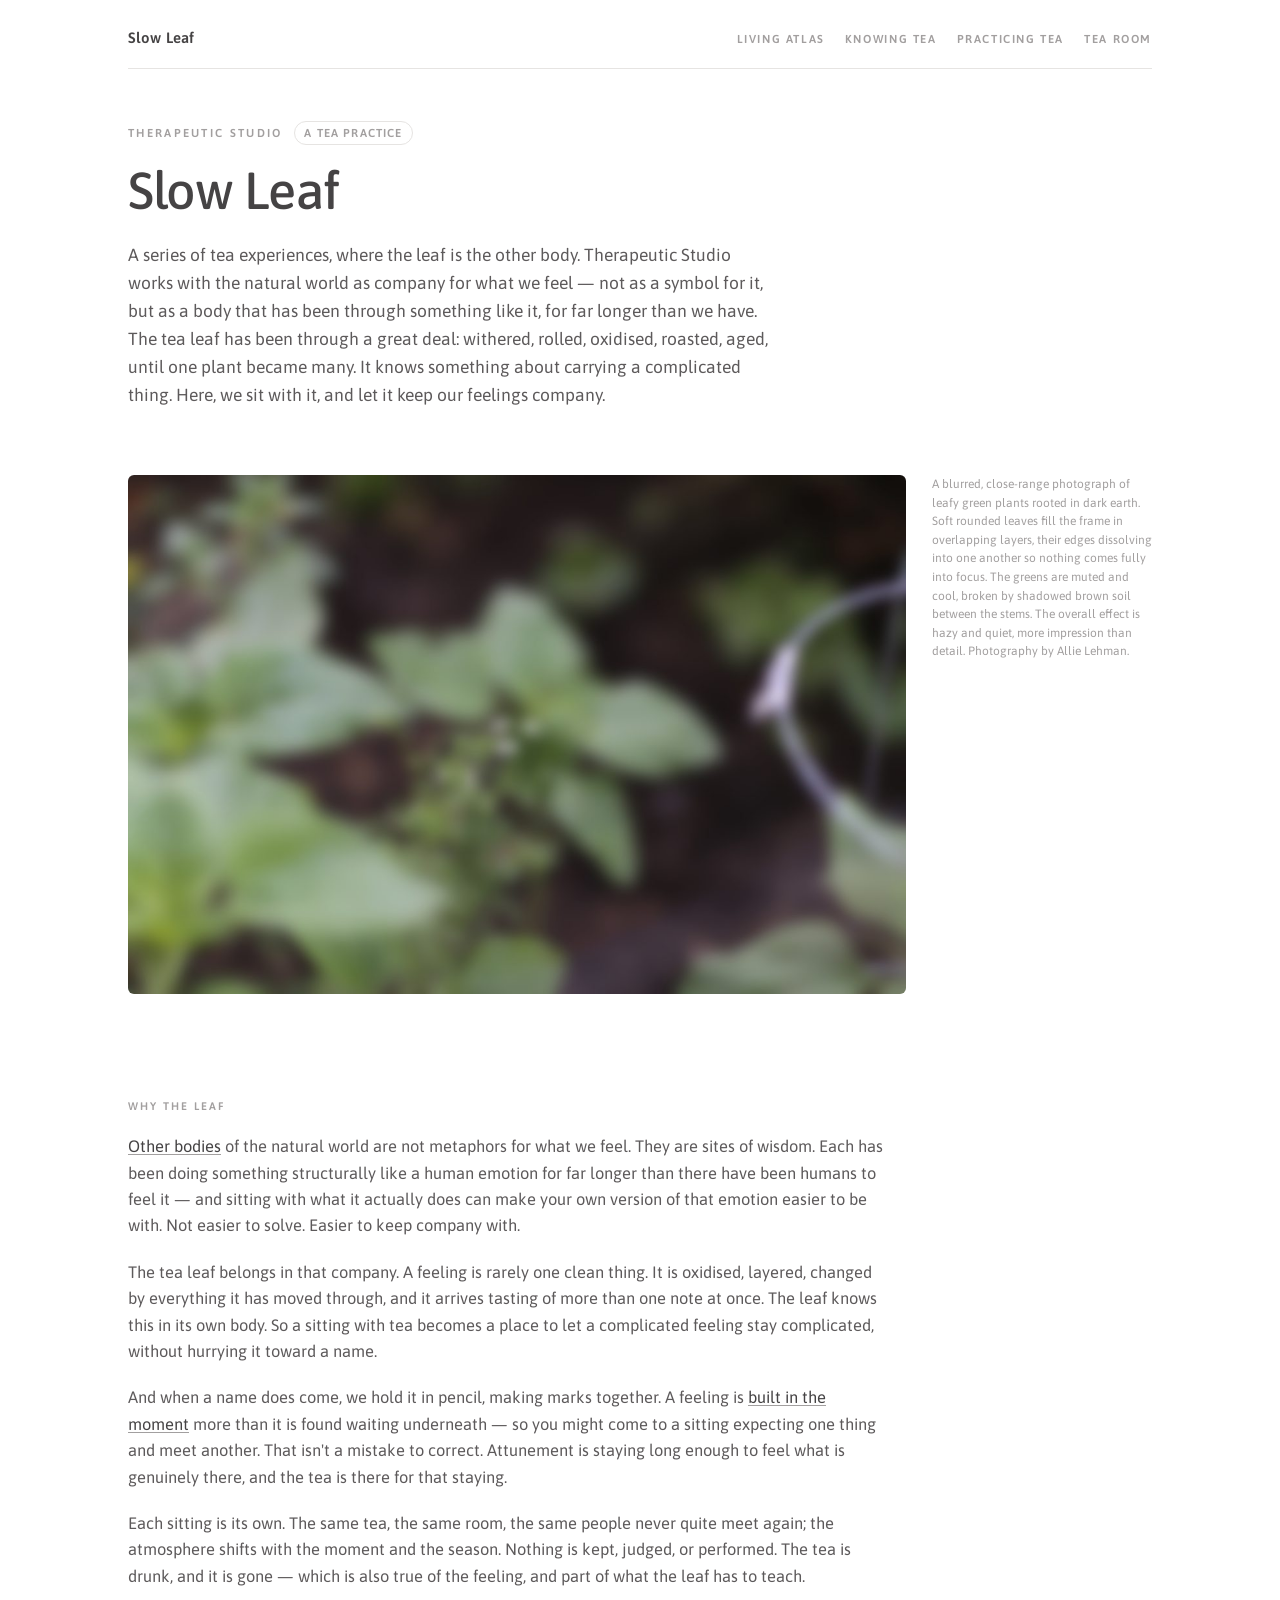
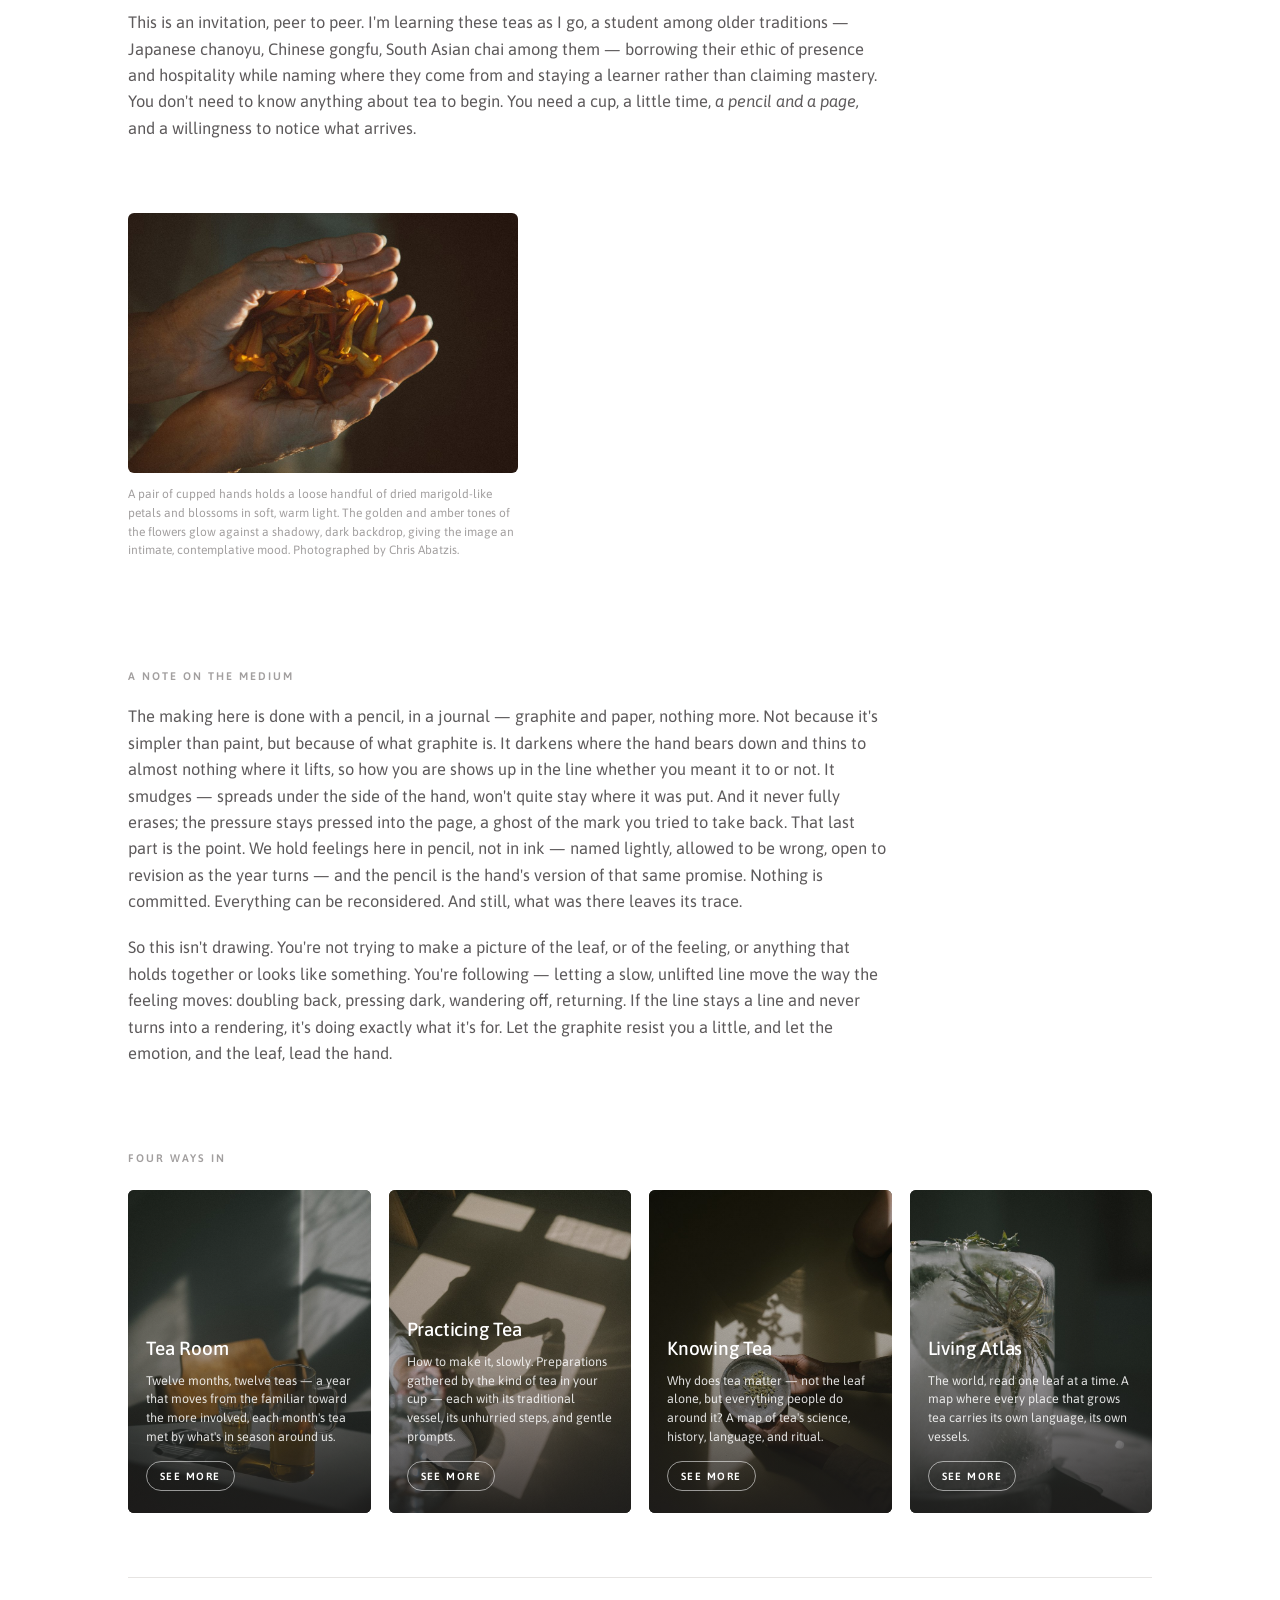
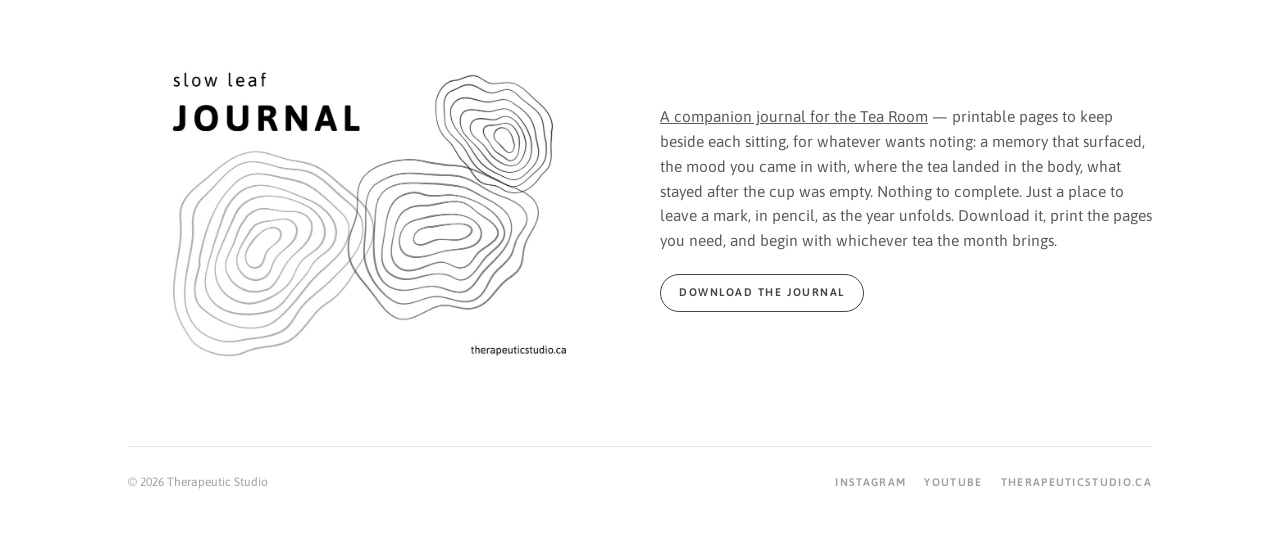
==== commit ababd6de: "Add files via upload" ====
--- a/index.html
+++ b/index.html
@@ -3,122 +3,232 @@
 <head>
 <meta charset="utf-8" />
 <meta name="viewport" content="width=device-width, initial-scale=1" />
-<meta name="robots" content="noai, noimageai" />
-<title>Studio Day · Studio Day</title>
-<meta name="description" content="Sunday ten until six, Monday evening for everything else. Four projects and the year they run in." />
+<title>Slow Leaf · Therapeutic Studio</title>
+<meta name="description" content="A series of tea experiences, where the leaf is the other body. Sitting with tea as a way to let a complicated feeling stay complicated, without hurrying it toward a name." />
 <link rel="preconnect" href="https://fonts.googleapis.com" />
 <link rel="preconnect" href="https://fonts.gstatic.com" crossorigin />
 <link href="https://fonts.googleapis.com/css2?family=Asap:ital,wght@0,400;0,500;0,600;1,400&display=swap" rel="stylesheet" />
-<link rel="stylesheet" href="style.css" />
+<style>
+  :root{--paper:#ffffff;--ink:#5d5a5b;--ink-strong:#454344;--stone:#a29f9f;
+    --hair:#e6e4e2;--hair-soft:#efedeb;--panel:#faf9f8;--maxw:1080px;--ease:cubic-bezier(.22,.61,.36,1);}
+  *{box-sizing:border-box;} html,body{margin:0;padding:0;}
+  body{font-family:"Asap",system-ui,-apple-system,"Segoe UI",sans-serif;color:var(--ink);
+    background:var(--paper);-webkit-font-smoothing:antialiased;line-height:1.6;}
+  .wrap{max-width:var(--maxw);margin:0 auto;padding:0 28px;}
+  a{color:inherit;}
+
+  /* ── TOP NAV (matches sub-pages) ── */
+  .topbar{display:flex;align-items:baseline;justify-content:space-between;gap:16px 28px;flex-wrap:wrap;
+    padding:26px 0 18px;border-bottom:1px solid var(--hair);}
+  .mark{font-weight:600;font-size:15px;letter-spacing:.02em;color:var(--ink-strong);text-decoration:none;}
+  .navlinks{display:flex;flex-wrap:wrap;gap:20px;}
+  .navlinks a{font-size:11.5px;letter-spacing:.14em;text-transform:uppercase;color:var(--stone);
+    font-weight:600;text-decoration:none;transition:color .2s var(--ease);}
+  .navlinks a:hover{color:var(--ink);}
+  .navlinks a[aria-current="page"]{color:var(--ink-strong);}
+
+  /* ── HERO ── */
+  .hero{padding:52px 0 26px;max-width:720px;}
+  .eyebrow{display:flex;align-items:center;gap:12px;font-size:11.5px;letter-spacing:.2em;
+    text-transform:uppercase;color:var(--stone);font-weight:600;margin:0 0 18px;}
+  .status{border:1px solid var(--hair);border-radius:100px;padding:2px 9px;letter-spacing:.1em;}
+  h1{font-weight:500;font-size:clamp(32px,4.8vw,52px);line-height:1.07;letter-spacing:-.015em;
+    color:var(--ink-strong);margin:0 0 22px;}
+  h1 em{font-style:italic;font-weight:400;color:var(--ink);}
+  .lede{font-size:17.5px;max-width:640px;margin:0;color:var(--ink);}
+
+  /* ── FIGURES ── */
+  figure{margin:40px 0;}
+  .fig-full img{display:block;width:100%;height:auto;border-radius:6px;}
+  figure.fig-full{display:grid;grid-template-columns:1fr;gap:14px;}
+  .fig-side{display:grid;grid-template-columns:1fr 220px;gap:26px;align-items:start;}
+  .fig-side.left{grid-template-columns:220px 1fr;}
+  .fig-side img{display:block;width:100%;height:auto;border-radius:6px;}
+  figcaption{font-size:12px;line-height:1.55;color:var(--stone);}
+  /* enlarged single photo with caption beneath (≈25% larger than the side-by-side figures) */
+  .fig-stack{display:block;margin:44px 0;max-width:390px;}
+  .fig-stack img{display:block;width:100%;height:auto;border-radius:6px;}
+  .fig-stack figcaption{margin-top:12px;max-width:660px;}
+  /* image placeholder for photos whose source URL you still need to add */
+  .ph{display:flex;align-items:center;justify-content:center;text-align:center;
+    background:var(--panel);border:1px dashed var(--hair);border-radius:6px;
+    color:var(--stone);font-size:12px;letter-spacing:.04em;padding:48px 24px;min-height:260px;}
+
+  /* ── ESSAY ── */
+  .essay{max-width:760px;padding:20px 0 8px;}
+  .essay h2{font-size:11px;letter-spacing:.18em;text-transform:uppercase;color:var(--stone);
+    font-weight:600;margin:44px 0 18px;}
+  .essay p{font-size:16.5px;margin:0 0 20px;color:var(--ink);}
+  .essay a.inline{color:var(--ink-strong);text-decoration:underline;text-decoration-color:var(--stone);
+    text-underline-offset:2px;transition:text-decoration-color .2s var(--ease);}
+  .essay a.inline:hover{text-decoration-color:var(--ink);}
+  .essay em{font-style:italic;}
+
+  /* ── CARDS ── */
+  .cards-section{margin:56px 0 20px;}
+  .cards-head{font-size:11px;letter-spacing:.18em;text-transform:uppercase;color:var(--stone);
+    font-weight:600;margin:0 0 22px;}
+  .cards{display:grid;grid-template-columns:repeat(4,1fr);gap:18px;}
+  .card{position:relative;display:flex;flex-direction:column;justify-content:flex-end;
+    aspect-ratio:3/4;border-radius:6px;overflow:hidden;text-decoration:none;color:#fff;
+    background:var(--ink-strong);}
+  .card img{position:absolute;inset:0;width:100%;height:100%;object-fit:cover;
+    transition:transform .5s var(--ease);}
+  .card::after{content:"";position:absolute;inset:0;
+    background:linear-gradient(to top,rgba(30,28,28,.82) 0%,rgba(30,28,28,.34) 46%,rgba(30,28,28,.12) 100%);}
+  .card:hover img{transform:scale(1.04);}
+  .card .c-inner{position:relative;z-index:1;padding:20px 18px 22px;}
+  .card h3{font-size:19px;font-weight:500;letter-spacing:-.01em;margin:0 0 8px;}
+  .card p{font-size:12.5px;line-height:1.5;margin:0 0 14px;color:rgba(255,255,255,.86);}
+  .card .more{font-size:10.5px;letter-spacing:.14em;text-transform:uppercase;font-weight:600;
+    color:#fff;border:1px solid rgba(255,255,255,.55);border-radius:100px;padding:6px 13px;
+    display:inline-block;transition:all .2s var(--ease);}
+  .card:hover .more{background:#fff;color:var(--ink-strong);border-color:#fff;}
+
+  /* ── JOURNAL ── */
+  .journal{margin:64px 0 40px;padding:40px 0 8px;border-top:1px solid var(--hair);
+    display:grid;grid-template-columns:1fr 1fr;gap:40px;align-items:center;}
+  .journal .jtitle{font-weight:400;font-size:18px;letter-spacing:.36em;text-transform:lowercase;
+    color:var(--stone);margin:0;}
+  .journal .jbig{font-weight:600;font-size:clamp(40px,6vw,68px);letter-spacing:.02em;
+    color:var(--ink-strong);margin:2px 0 0;line-height:1;}
+  .journal p{font-size:15.5px;color:var(--ink);margin:0 0 20px;}
+  .journal .jcap{font-size:12px;color:var(--stone);margin:16px 0 0;}
+  .dl{font-size:11px;letter-spacing:.14em;text-transform:uppercase;font-weight:600;
+    color:var(--ink-strong);border:1px solid var(--ink-strong);border-radius:100px;
+    padding:9px 18px;text-decoration:none;display:inline-block;transition:all .2s var(--ease);}
+  .dl:hover{background:var(--ink-strong);color:#fff;}
+
+  /* ── FOOTER ── */
+  footer{border-top:1px solid var(--hair);margin-top:24px;padding:26px 0 44px;
+    display:flex;justify-content:space-between;align-items:center;flex-wrap:wrap;gap:12px;}
+  footer .fnav{display:flex;gap:18px;flex-wrap:wrap;}
+  footer a{font-size:11px;letter-spacing:.12em;text-transform:uppercase;color:var(--stone);
+    text-decoration:none;font-weight:600;transition:color .2s var(--ease);}
+  footer a:hover{color:var(--ink);}
+  footer .copy{font-size:12px;color:var(--stone);}
+
+  @media(max-width:720px){
+    .fig-side,.fig-side.left{grid-template-columns:1fr;}
+    .cards{grid-template-columns:1fr 1fr;}
+    .journal{grid-template-columns:1fr;gap:24px;}
+  }
+  @media(max-width:460px){ .cards{grid-template-columns:1fr;} }
+</style>
 </head>
 <body>
   <div class="wrap">
 
-    <nav class="topbar" aria-label="Studio Day">
-      <a class="mark" href="index.html">Studio&nbsp;Day</a>
+    <!-- NAV -->
+    <nav class="topbar" aria-label="Slow Leaf">
+      <a class="mark" href="index.html">Slow&nbsp;Leaf</a>
       <div class="navlinks">
-        <a href="atlas.html">Atlas</a>
-        <a href="writing.html">Writing</a>
-        <a href="documentation.html">Documentation</a>
-        <a href="year.html">The Year</a>
-        <a href="studies.html">Studies</a>
-        <a href="teaching.html">Teaching</a>
-        <a href="support.html">Support</a>
+        <a href="living-atlas.html">Living Atlas</a>
+        <a href="knowing-tea.html">Knowing Tea</a>
+        <a href="practicing-tea.html">Practicing Tea</a>
+        <a href="tea-room.html">Tea Room</a>
       </div>
     </nav>
 
+    <!-- HERO -->
     <header class="hero">
-      <p class="eyebrow"><span>Andrea Robin Studio</span><span class="status">Working repository</span></p>
-      <h1>Sunday ten until six, <em>Monday evening for the rest</em></h1>
-      <p class="lede">This is the working repository for a practice run alongside a full-time career. It holds four projects, the year they run in, and the map of the people and opportunities the practice is oriented toward. It holds the decisions that have already been made, written down so they do not have to be made again.</p>
+      <p class="eyebrow"><span>Therapeutic Studio</span><span class="status">A tea practice</span></p>
+      <h1>Slow Leaf</h1>
+      <p class="lede">A series of tea experiences, where the leaf is the other body. Therapeutic Studio works with the natural world as company for what we feel — not as a symbol for it, but as a body that has been through something like it, for far longer than we have. The tea leaf has been through a great deal: withered, rolled, oxidised, roasted, aged, until one plant became many. It knows something about carrying a complicated thing. Here, we sit with it, and let it keep our feelings company.</p>
     </header>
 
+    <!-- HERO IMAGE -->
+    <figure class="fig-side">
+      <img src="images/hero-leaf.jpg"
+           alt="A blurred, close-range photograph of leafy green plants rooted in dark earth." />
+      <figcaption>A blurred, close-range photograph of leafy green plants rooted in dark earth. Soft rounded leaves fill the frame in overlapping layers, their edges dissolving into one another so nothing comes fully into focus. The greens are muted and cool, broken by shadowed brown soil between the stems. The overall effect is hazy and quiet, more impression than detail. Photography by Allie Lehman.</figcaption>
+    </figure>
+
+    <!-- ESSAY: WHY THE LEAF -->
     <section class="essay">
-      <h2>The shape of the week</h2>
-      <p>Eight hours on Sunday, ten until six, for making. Two to four hours on Monday evening for documentation, correspondence and admin. That is about thirty-five hours a month of studio time and between nine and seventeen for everything else.</p>
-      <p>Those two blocks are the whole budget. Every decision recorded here was tested against them, and several plans were cut because they did not fit. The capacity exists for two of making, video, and selling admin. It does not exist for three.</p>
-
-      <h2>The governing principle</h2>
-      <p>One project per area for at least a year. Depth requires boundaries, and a practice that runs alongside a career cannot afford to be spread across five surfaces at once. Anything not currently running is deferred rather than cancelled, and each deferred thing is added only when the one before it has become genuinely easy.</p>
-
-      <h2>What funds the time</h2>
-      <p>The binding constraint is paid hours rather than audience or talent. Twenty-five thousand dollars in grant money and twenty-five thousand in print sales are not equivalent. The grant returns hours to the practice. The sales consume them.</p>
-      <p>Ranked by hours returned: grants, institutional commissioning, teaching priced to institutions, then retail. The <a class="inline" href="atlas.html">Atlas</a> holds the funders and prizes that follow from that ranking, alongside the artists the work is in conversation with.</p>
-    </section>
-
+      <h2>Why the leaf</h2>
+      <p><a class="inline" href="https://www.therapeuticstudio.ca/other-bodies">Other bodies</a> of the natural world are not metaphors for what we feel. They are sites of wisdom. Each has been doing something structurally like a human emotion for far longer than there have been humans to feel it — and sitting with what it actually does can make your own version of that emotion easier to be with. Not easier to solve. Easier to keep company with.</p>
+      <p>The tea leaf belongs in that company. A feeling is rarely one clean thing. It is oxidised, layered, changed by everything it has moved through, and it arrives tasting of more than one note at once. The leaf knows this in its own body. So a sitting with tea becomes a place to let a complicated feeling stay complicated, without hurrying it toward a name.</p>
+      <p>And when a name does come, we hold it in pencil, making marks together. A feeling is <a class="inline" href="https://therapeuticstudio.substack.com/p/between-shells" target="_blank" rel="noopener">built in the moment</a> more than it is found waiting underneath — so you might come to a sitting expecting one thing and meet another. That isn't a mistake to correct. Attunement is staying long enough to feel what is genuinely there, and the tea is there for that staying.</p>
+      <p>Each sitting is its own. The same tea, the same room, the same people never quite meet again; the atmosphere shifts with the moment and the season. Nothing is kept, judged, or performed. The tea is drunk, and it is gone — which is also true of the feeling, and part of what the leaf has to teach.</p>
+      <p>This is an invitation, peer to peer. I'm learning these teas as I go, a student among older traditions — Japanese chanoyu, Chinese gongfu, South Asian chai among them — borrowing their ethic of presence and hospitality while naming where they come from and staying a learner rather than claiming mastery. You don't need to know anything about tea to begin. You need a cup, a little time, <em>a pencil and a page,</em> and a willingness to notice what arrives.</p>
+    </section>
+
+    <!-- IMAGE: cupped hands / marigold petals — URL not available, add it below -->
+    <figure class="fig-stack">
+      <img src="images/note-hands.jpg" alt="A pair of cupped hands holds a loose handful of dried marigold-like petals and blossoms in soft, warm light." />
+      <figcaption>A pair of cupped hands holds a loose handful of dried marigold-like petals and blossoms in soft, warm light. The golden and amber tones of the flowers glow against a shadowy, dark backdrop, giving the image an intimate, contemplative mood. Photographed by Chris Abatzis.</figcaption>
+    </figure>
+
+    <!-- ESSAY: A NOTE ON THE MEDIUM -->
+    <section class="essay">
+      <h2>A note on the medium</h2>
+      <p>The making here is done with a pencil, in a journal — graphite and paper, nothing more. Not because it's simpler than paint, but because of what graphite is. It darkens where the hand bears down and thins to almost nothing where it lifts, so how you are shows up in the line whether you meant it to or not. It smudges — spreads under the side of the hand, won't quite stay where it was put. And it never fully erases; the pressure stays pressed into the page, a ghost of the mark you tried to take back. That last part is the point. We hold feelings here in pencil, not in ink — named lightly, allowed to be wrong, open to revision as the year turns — and the pencil is the hand's version of that same promise. Nothing is committed. Everything can be reconsidered. And still, what was there leaves its trace.</p>
+      <p>So this isn't drawing. You're not trying to make a picture of the leaf, or of the feeling, or anything that holds together or looks like something. You're following — letting a slow, unlifted line move the way the feeling moves: doubling back, pressing dark, wandering off, returning. If the line stays a line and never turns into a rendering, it's doing exactly what it's for. Let the graphite resist you a little, and let the emotion, and the leaf, lead the hand.</p>
+    </section>
+
+    <!-- CARDS -->
     <section class="cards-section">
-      <p class="cards-head">The four projects</p>
+      <p class="cards-head">Four ways in</p>
       <div class="cards">
 
-        <a class="card-tile" href="studies.html">
-          <span class="card-num">01</span>
-          <h3>Studies</h3>
-          <p>An hour a piece, one size, one price, released monthly, with part of every sale to Arts Umbrella.</p>
-          <span class="more">See more</span>
-        </a>
-
-        <a class="card-tile" href="teaching.html">
-          <span class="card-num">02</span>
-          <h3>Teaching</h3>
-          <p>Foundation year at Emily Carr, reconsidered after fifteen years of professional work in learning design.</p>
-          <span class="more">See more</span>
-        </a>
-
-        <a class="card-tile" href="writing.html">
-          <span class="card-num">03</span>
-          <h3>Writing</h3>
-          <p>Dear Ordinary: fifty-six weeks of thesis inquiry, mapped as eight constellations rather than a sequence.</p>
-          <span class="more">See more</span>
-        </a>
-
-        <a class="card-tile" href="documentation.html">
-          <span class="card-num">04</span>
-          <h3>Documentation</h3>
-          <p>Six setups that between them cover every photograph and every minute of footage the practice needs.</p>
-          <span class="more">See more</span>
-        </a>
-
-      </div>
-    </section>
-
-    <section class="cards-section">
-      <p class="cards-head">Two frames that hold them</p>
-      <div class="cards two">
-
-        <a class="card-tile" href="atlas.html">
-          <h3>Atlas</h3>
-          <p>The artists the practice is oriented toward, and the grants, prizes and residencies that return hours to it. One map, two layers.</p>
-          <span class="more">Open the atlas</span>
-        </a>
-
-        <a class="card-tile" href="year.html">
-          <h3>The Year</h3>
-          <p>Twelve months, each with its own weight. Studies through the spring, teaching in summer, the book completed in November, December kept clear.</p>
-          <span class="more">See the year</span>
-        </a>
-
-      </div>
-    </section>
-
-    <section class="downloadblock">
+        <a class="card" href="tea-room.html">
+          <img src="images/tea-room.jpg" alt="" />
+          <div class="c-inner">
+            <h3>Tea Room</h3>
+            <p>Twelve months, twelve teas — a year that moves from the familiar toward the more involved, each month's tea met by what's in season around us.</p>
+            <span class="more">See more</span>
+          </div>
+        </a>
+
+        <a class="card" href="practicing-tea.html">
+          <img src="images/practicing-tea.jpg" alt="" />
+          <div class="c-inner">
+            <h3>Practicing Tea</h3>
+            <p>How to make it, slowly. Preparations gathered by the kind of tea in your cup — each with its traditional vessel, its unhurried steps, and gentle prompts.</p>
+            <span class="more">See more</span>
+          </div>
+        </a>
+
+        <a class="card" href="knowing-tea.html">
+          <img src="images/knowing-tea.jpg" alt="" />
+          <div class="c-inner">
+            <h3>Knowing Tea</h3>
+            <p>Why does tea matter — not the leaf alone, but everything people do around it? A map of tea's science, history, language, and ritual.</p>
+            <span class="more">See more</span>
+          </div>
+        </a>
+
+        <a class="card" href="living-atlas.html">
+          <img src="images/living-atlas.jpg" alt="" />
+          <div class="c-inner">
+            <h3>Living Atlas</h3>
+            <p>The world, read one leaf at a time. A map where every place that grows tea carries its own language, its own vessels.</p>
+            <span class="more">See more</span>
+          </div>
+        </a>
+
+      </div>
+    </section>
+
+    <!-- JOURNAL -->
+    <section class="journal">
       <div>
-        <p class="jtitle">this chapter</p>
-        <p class="jbig">Inspirations</p>
-        <p style="font-size:13px;color:var(--stone);margin:0;">A reading and looking list rather than an image book. Each entry names the artist, the work, the year and the reason it is here.</p>
+        <img src="images/journal-cover.jpg" alt="Cover of the Slow Leaf Journal, with concentric tree-ring-like line drawings in soft grey." style="display:block;width:100%;height:auto;border-radius:6px;" />
       </div>
       <div>
-        <p>The works the practice is currently in conversation with, gathered in one place so the influences are stated rather than absorbed unnoticed. It is organised by what each work refuses to do, since that turns out to be the more useful sort. Some entries return across several chapters, and where a reception is contested that is named rather than smoothed over.</p>
-        <p style="font-size:13px;color:var(--stone);">Text only. No artwork is reproduced, and every entry points to where the work can be seen properly.</p>
-        <a class="dl" href="files/inspirations.pdf" download>Download the list</a>
-      </div>
-    </section>
-
+        <p><a class="inline" href="files/slow-leaf-journal.pdf" download>A companion journal for the Tea Room</a> — printable pages to keep beside each sitting, for whatever wants noting: a memory that surfaced, the mood you came in with, where the tea landed in the body, what stayed after the cup was empty. Nothing to complete. Just a place to leave a mark, in pencil, as the year unfolds. Download it, print the pages you need, and begin with whichever tea the month brings.</p>
+        <a class="dl" href="files/slow-leaf-journal.pdf" download>Download the journal</a>
+      </div>
+    </section>
+
+    <!-- FOOTER -->
     <footer>
-      <span class="copy">© 2026 Andrea Robin Studio</span>
+      <span class="copy">© 2026 Therapeutic Studio</span>
       <div class="fnav">
-        <a href="https://www.andrearobinstudio.com/" target="_blank" rel="noopener">andrearobinstudio.com</a>
-        <a href="https://www.andrearobin.com/" target="_blank" rel="noopener">andrearobin.com</a>
-        <a href="https://www.instagram.com/andrearobinstudio/" target="_blank" rel="noopener">Instagram</a>
+        <a href="https://www.instagram.com/therapeuticstudio.ca/" target="_blank" rel="noopener">Instagram</a>
+        <a href="https://www.youtube.com/@therapeuticstudiodotca" target="_blank" rel="noopener">YouTube</a>
+        <a href="https://www.therapeuticstudio.ca/" target="_blank" rel="noopener">therapeuticstudio.ca</a>
       </div>
     </footer>
 
